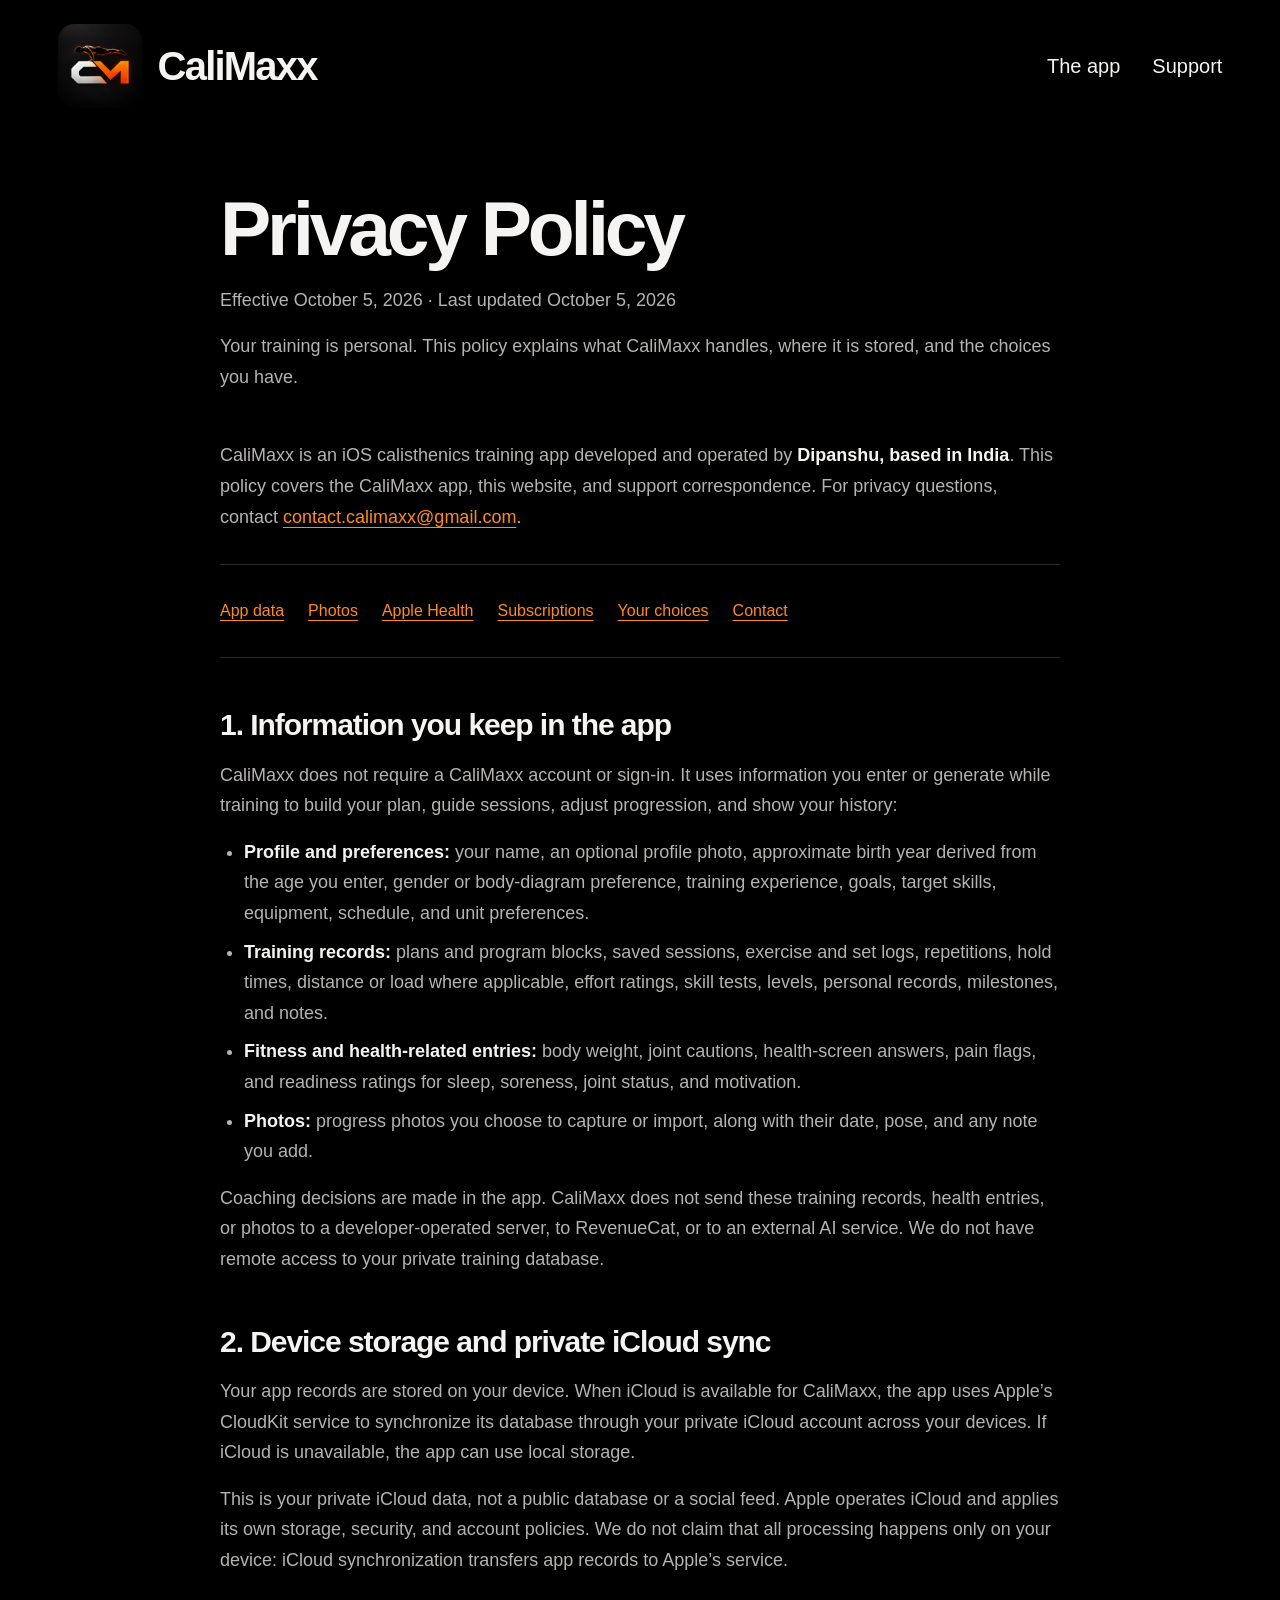
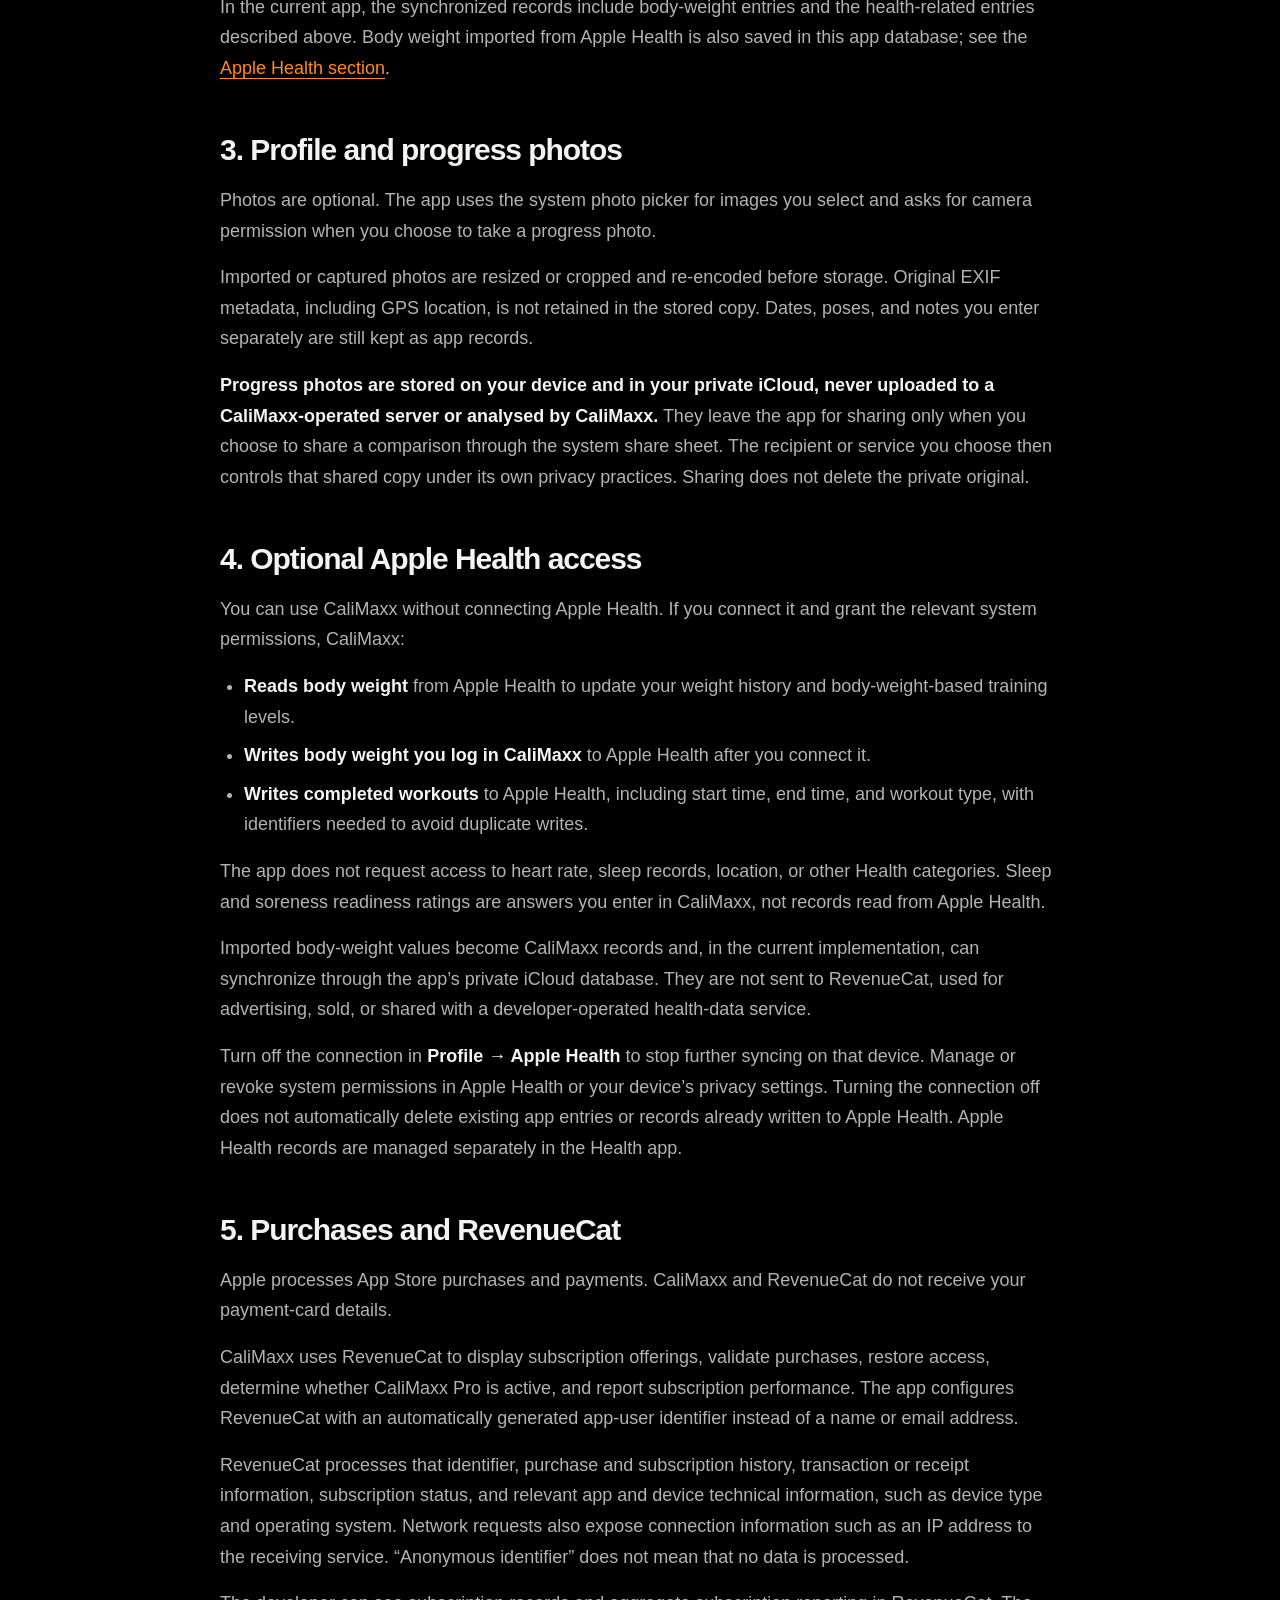
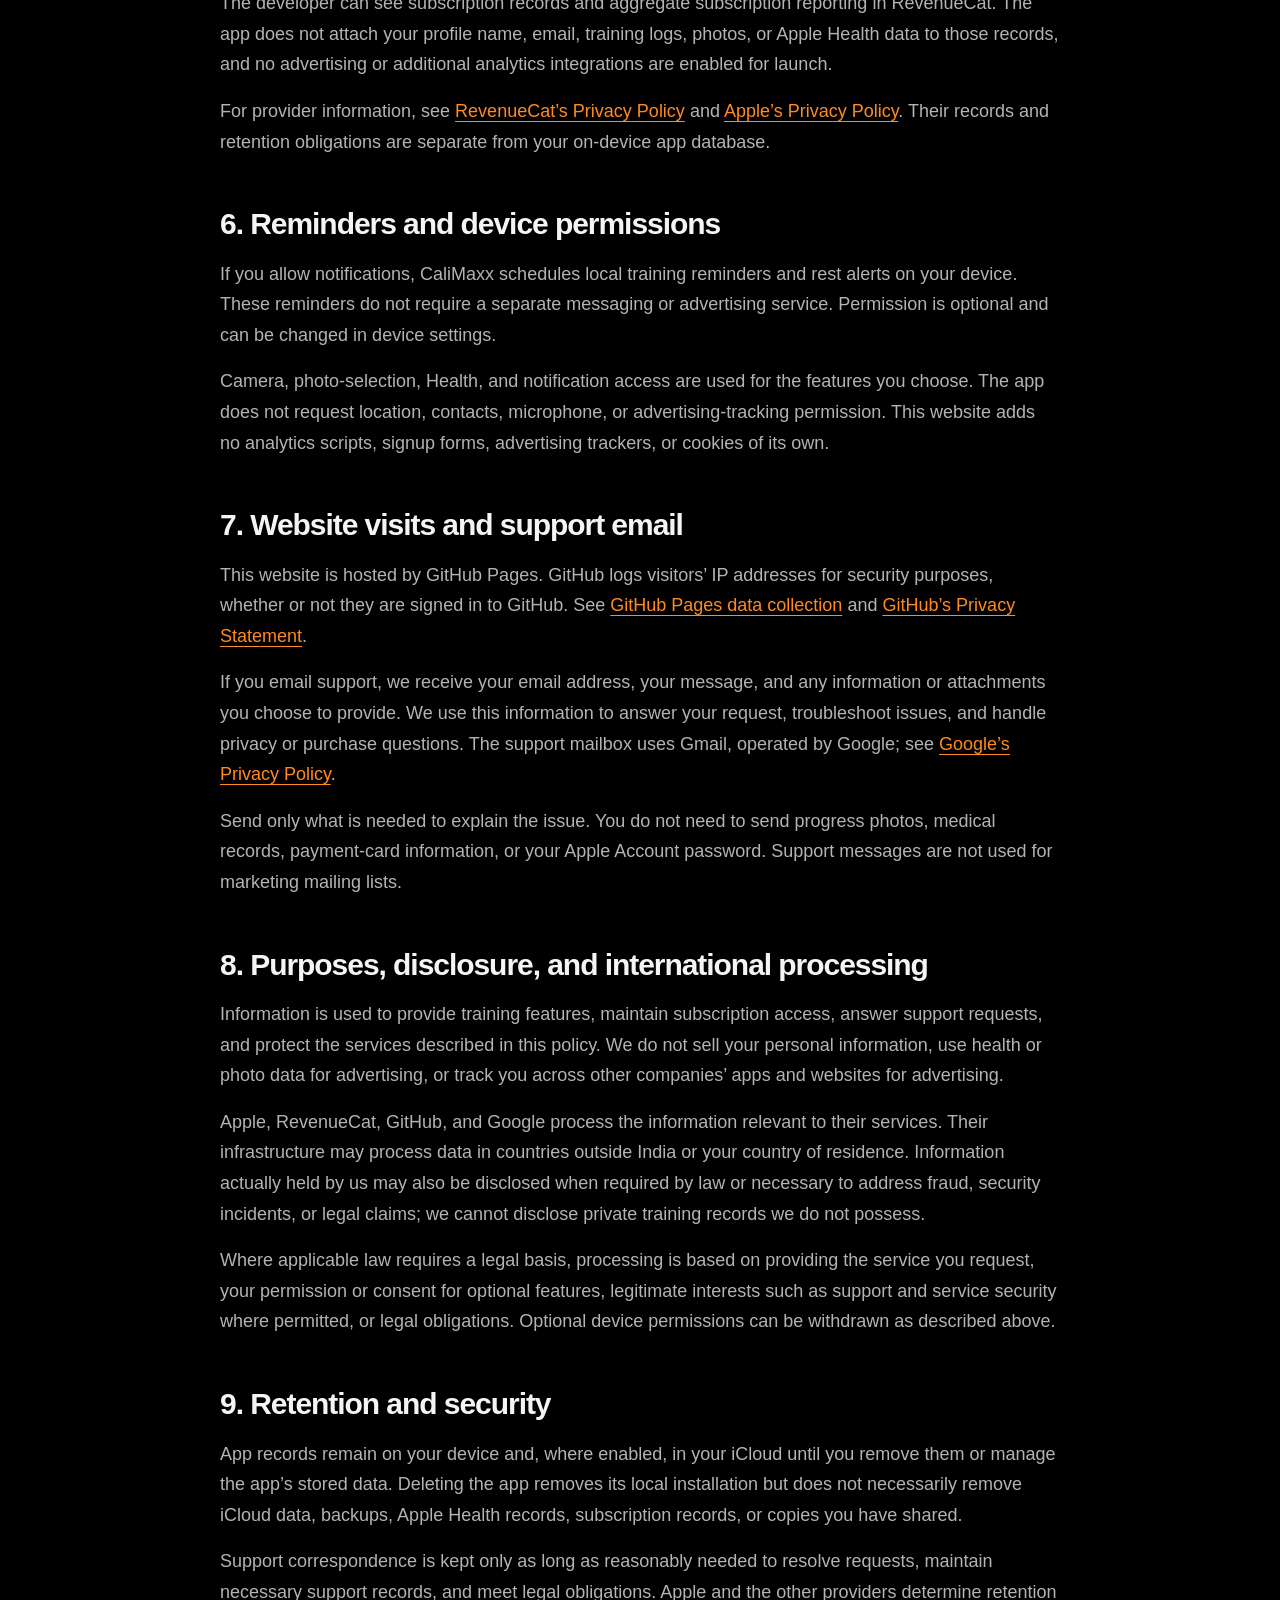
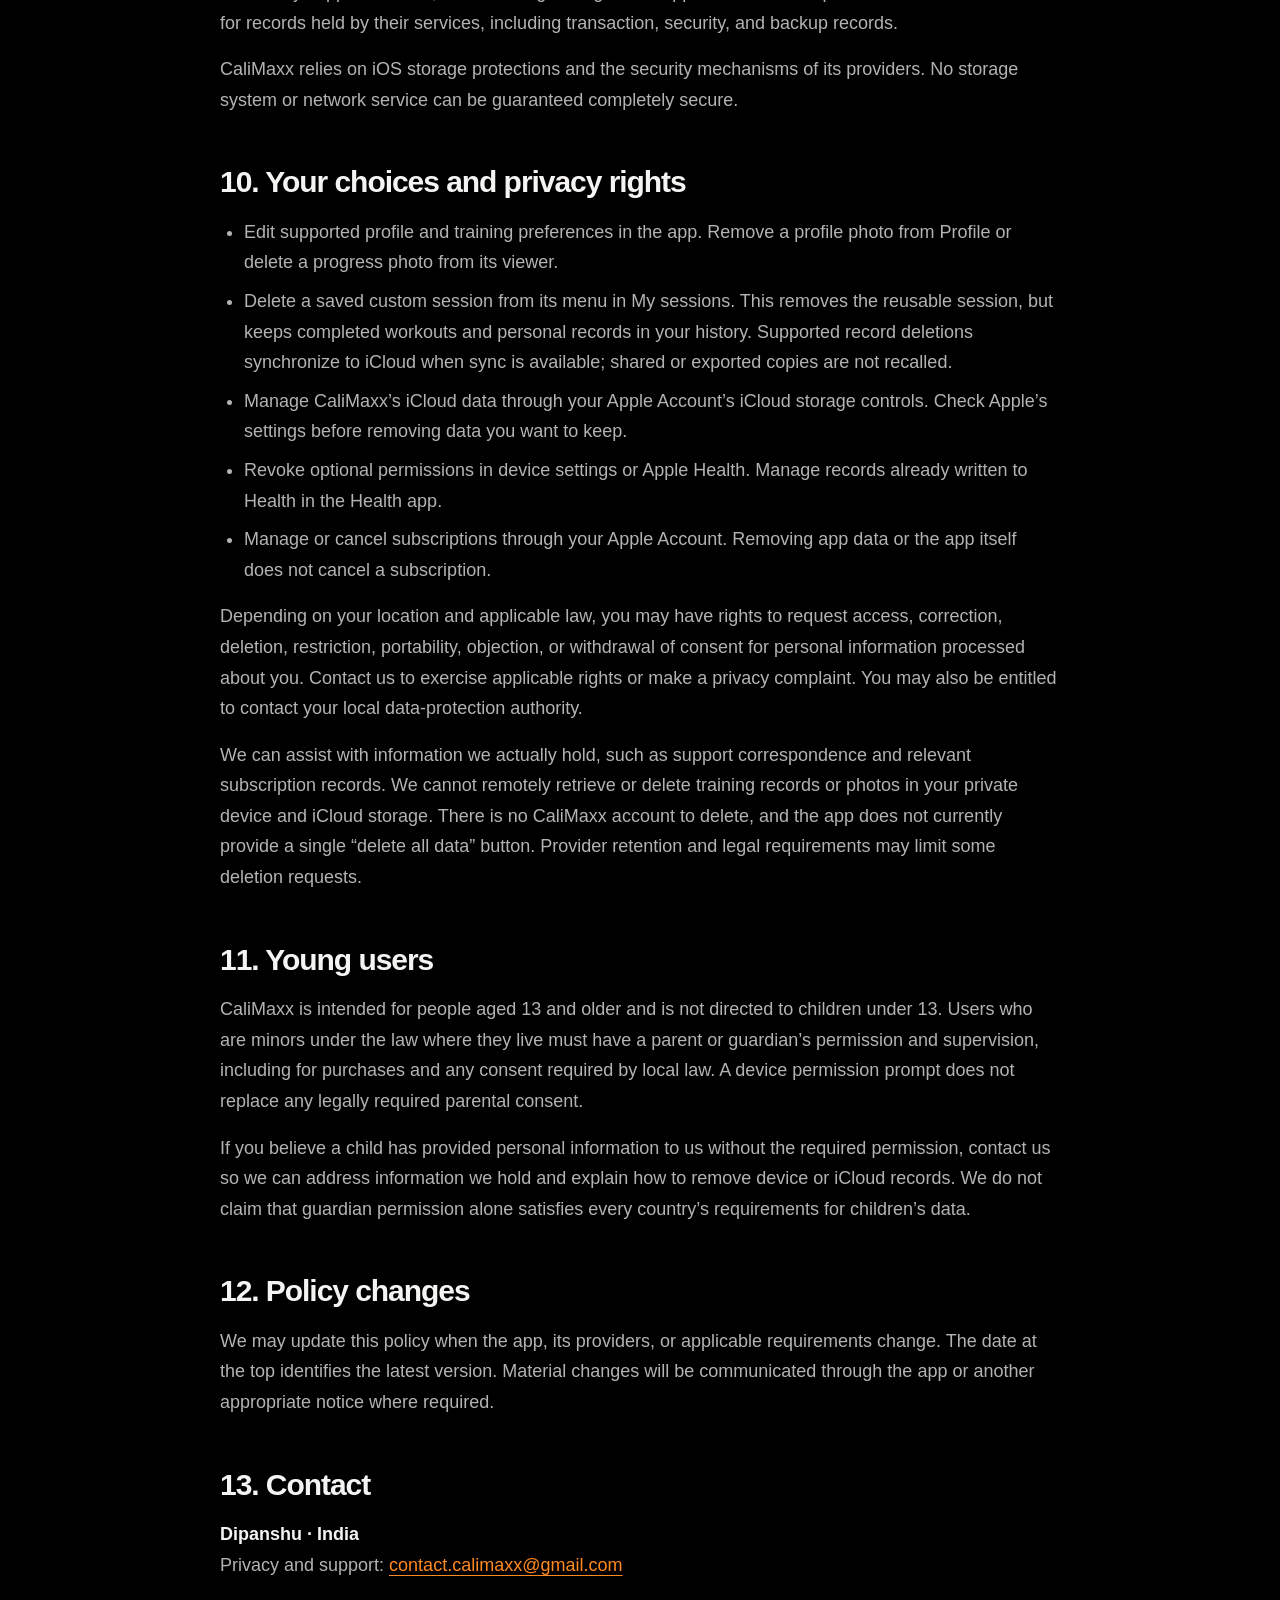
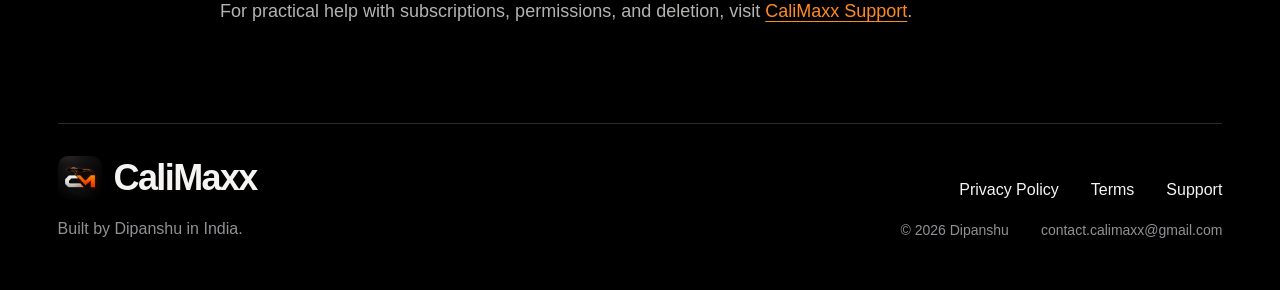
==== privacy/index.html @ b3a19a64 "Publish CaliMaxx landing page and legal pages" ====
<!doctype html>
<html lang="en">
<head>
  <meta charset="utf-8">
  <meta name="viewport" content="width=device-width, initial-scale=1">
  <title>Privacy Policy — CaliMaxx</title>
  <meta name="description" content="How CaliMaxx handles training records, photos, private iCloud sync, optional Apple Health access, subscriptions, and support requests.">
  <meta name="theme-color" content="#000000">
  <link rel="canonical" href="https://dipanshu08seh.github.io/calimaxx-site/privacy/">
  <meta property="og:type" content="website">
  <meta property="og:site_name" content="CaliMaxx">
  <meta property="og:title" content="Privacy Policy — CaliMaxx">
  <meta property="og:description" content="What CaliMaxx keeps, why it is used, and how you control it.">
  <meta property="og:url" content="https://dipanshu08seh.github.io/calimaxx-site/privacy/">
  <meta property="og:image" content="https://dipanshu08seh.github.io/calimaxx-site/assets/app-icon.png">
  <meta property="og:image:alt" content="CaliMaxx app icon">
  <meta name="twitter:card" content="summary">
  <meta name="twitter:title" content="Privacy Policy — CaliMaxx">
  <meta name="twitter:description" content="What CaliMaxx keeps, why it is used, and how you control it.">
  <meta name="twitter:image" content="https://dipanshu08seh.github.io/calimaxx-site/assets/app-icon.png">
  <link rel="icon" type="image/png" sizes="64x64" href="../assets/favicon.png">
  <link rel="apple-touch-icon" sizes="180x180" href="../assets/apple-touch-icon.png">
  <link rel="stylesheet" href="../assets/styles.css">
</head>
<body>
  <header class="site-header container">
    <a class="brand" href="../" aria-label="CaliMaxx home"><img class="brand-icon" src="../assets/app-icon.png" width="76" height="76" alt=""><span class="brand-name">CaliMaxx</span></a>
    <nav class="site-nav" aria-label="Main navigation"><a href="../#the-app">The app</a><a href="../support/">Support</a></nav>
  </header>
  <main class="document">
    <header class="document-header">
      <h1>Privacy Policy</h1>
      <p class="document-date">Effective October 5, 2026 · Last updated October 5, 2026</p>
      <p class="document-intro">Your training is personal. This policy explains what CaliMaxx handles, where it is stored, and the choices you have.</p>
    </header>
    <p>CaliMaxx is an iOS calisthenics training app developed and operated by <strong>Dipanshu, based in India</strong>. This policy covers the CaliMaxx app, this website, and support correspondence. For privacy questions, contact <a href="mailto:contact.calimaxx@gmail.com">contact.calimaxx@gmail.com</a>.</p>
    <nav aria-label="Privacy policy sections"><a href="#app-data">App data</a><a href="#photos">Photos</a><a href="#apple-health">Apple Health</a><a href="#subscriptions">Subscriptions</a><a href="#your-choices">Your choices</a><a href="#contact">Contact</a></nav>
    <section id="app-data">
      <h2>1. Information you keep in the app</h2>
      <p>CaliMaxx does not require a CaliMaxx account or sign-in. It uses information you enter or generate while training to build your plan, guide sessions, adjust progression, and show your history:</p>
      <ul>
        <li><strong>Profile and preferences:</strong> your name, an optional profile photo, approximate birth year derived from the age you enter, gender or body-diagram preference, training experience, goals, target skills, equipment, schedule, and unit preferences.</li>
        <li><strong>Training records:</strong> plans and program blocks, saved sessions, exercise and set logs, repetitions, hold times, distance or load where applicable, effort ratings, skill tests, levels, personal records, milestones, and notes.</li>
        <li><strong>Fitness and health-related entries:</strong> body weight, joint cautions, health-screen answers, pain flags, and readiness ratings for sleep, soreness, joint status, and motivation.</li>
        <li><strong>Photos:</strong> progress photos you choose to capture or import, along with their date, pose, and any note you add.</li>
      </ul>
      <p>Coaching decisions are made in the app. CaliMaxx does not send these training records, health entries, or photos to a developer-operated server, to RevenueCat, or to an external AI service. We do not have remote access to your private training database.</p>
    </section>
    <section id="storage">
      <h2>2. Device storage and private iCloud sync</h2>
      <p>Your app records are stored on your device. When iCloud is available for CaliMaxx, the app uses Apple’s CloudKit service to synchronize its database through your private iCloud account across your devices. If iCloud is unavailable, the app can use local storage.</p>
      <p>This is your private iCloud data, not a public database or a social feed. Apple operates iCloud and applies its own storage, security, and account policies. We do not claim that all processing happens only on your device: iCloud synchronization transfers app records to Apple’s service.</p>
      <p>In the current app, the synchronized records include body-weight entries and the health-related entries described above. Body weight imported from Apple Health is also saved in this app database; see the <a href="#apple-health">Apple Health section</a>.</p>
    </section>
    <section id="photos">
      <h2>3. Profile and progress photos</h2>
      <p>Photos are optional. The app uses the system photo picker for images you select and asks for camera permission when you choose to take a progress photo.</p>
      <p>Imported or captured photos are resized or cropped and re-encoded before storage. Original EXIF metadata, including GPS location, is not retained in the stored copy. Dates, poses, and notes you enter separately are still kept as app records.</p>
      <p><strong>Progress photos are stored on your device and in your private iCloud, never uploaded to a CaliMaxx-operated server or analysed by CaliMaxx.</strong> They leave the app for sharing only when you choose to share a comparison through the system share sheet. The recipient or service you choose then controls that shared copy under its own privacy practices. Sharing does not delete the private original.</p>
    </section>
    <section id="apple-health">
      <h2>4. Optional Apple Health access</h2>
      <p>You can use CaliMaxx without connecting Apple Health. If you connect it and grant the relevant system permissions, CaliMaxx:</p>
      <ul>
        <li><strong>Reads body weight</strong> from Apple Health to update your weight history and body-weight-based training levels.</li>
        <li><strong>Writes body weight you log in CaliMaxx</strong> to Apple Health after you connect it.</li>
        <li><strong>Writes completed workouts</strong> to Apple Health, including start time, end time, and workout type, with identifiers needed to avoid duplicate writes.</li>
      </ul>
      <p>The app does not request access to heart rate, sleep records, location, or other Health categories. Sleep and soreness readiness ratings are answers you enter in CaliMaxx, not records read from Apple Health.</p>
      <p>Imported body-weight values become CaliMaxx records and, in the current implementation, can synchronize through the app’s private iCloud database. They are not sent to RevenueCat, used for advertising, sold, or shared with a developer-operated health-data service.</p>
      <p>Turn off the connection in <strong>Profile → Apple Health</strong> to stop further syncing on that device. Manage or revoke system permissions in Apple Health or your device’s privacy settings. Turning the connection off does not automatically delete existing app entries or records already written to Apple Health. Apple Health records are managed separately in the Health app.</p>
    </section>
    <section id="subscriptions">
      <h2>5. Purchases and RevenueCat</h2>
      <p>Apple processes App Store purchases and payments. CaliMaxx and RevenueCat do not receive your payment-card details.</p>
      <p>CaliMaxx uses RevenueCat to display subscription offerings, validate purchases, restore access, determine whether CaliMaxx Pro is active, and report subscription performance. The app configures RevenueCat with an automatically generated app-user identifier instead of a name or email address.</p>
      <p>RevenueCat processes that identifier, purchase and subscription history, transaction or receipt information, subscription status, and relevant app and device technical information, such as device type and operating system. Network requests also expose connection information such as an IP address to the receiving service. “Anonymous identifier” does not mean that no data is processed.</p>
      <p>The developer can see subscription records and aggregate subscription reporting in RevenueCat. The app does not attach your profile name, email, training logs, photos, or Apple Health data to those records, and no advertising or additional analytics integrations are enabled for launch.</p>
      <p>For provider information, see <a href="https://www.revenuecat.com/privacy">RevenueCat’s Privacy Policy</a> and <a href="https://www.apple.com/legal/privacy/">Apple’s Privacy Policy</a>. Their records and retention obligations are separate from your on-device app database.</p>
    </section>
    <section id="permissions">
      <h2>6. Reminders and device permissions</h2>
      <p>If you allow notifications, CaliMaxx schedules local training reminders and rest alerts on your device. These reminders do not require a separate messaging or advertising service. Permission is optional and can be changed in device settings.</p>
      <p>Camera, photo-selection, Health, and notification access are used for the features you choose. The app does not request location, contacts, microphone, or advertising-tracking permission. This website adds no analytics scripts, signup forms, advertising trackers, or cookies of its own.</p>
    </section>
    <section id="website-support">
      <h2>7. Website visits and support email</h2>
      <p>This website is hosted by GitHub Pages. GitHub logs visitors’ IP addresses for security purposes, whether or not they are signed in to GitHub. See <a href="https://docs.github.com/en/pages/getting-started-with-github-pages/what-is-github-pages#data-collection">GitHub Pages data collection</a> and <a href="https://docs.github.com/en/site-policy/privacy-policies/github-general-privacy-statement">GitHub’s Privacy Statement</a>.</p>
      <p>If you email support, we receive your email address, your message, and any information or attachments you choose to provide. We use this information to answer your request, troubleshoot issues, and handle privacy or purchase questions. The support mailbox uses Gmail, operated by Google; see <a href="https://policies.google.com/privacy">Google’s Privacy Policy</a>.</p>
      <p>Send only what is needed to explain the issue. You do not need to send progress photos, medical records, payment-card information, or your Apple Account password. Support messages are not used for marketing mailing lists.</p>
    </section>
    <section id="sharing">
      <h2>8. Purposes, disclosure, and international processing</h2>
      <p>Information is used to provide training features, maintain subscription access, answer support requests, and protect the services described in this policy. We do not sell your personal information, use health or photo data for advertising, or track you across other companies’ apps and websites for advertising.</p>
      <p>Apple, RevenueCat, GitHub, and Google process the information relevant to their services. Their infrastructure may process data in countries outside India or your country of residence. Information actually held by us may also be disclosed when required by law or necessary to address fraud, security incidents, or legal claims; we cannot disclose private training records we do not possess.</p>
      <p>Where applicable law requires a legal basis, processing is based on providing the service you request, your permission or consent for optional features, legitimate interests such as support and service security where permitted, or legal obligations. Optional device permissions can be withdrawn as described above.</p>
    </section>
    <section id="retention">
      <h2>9. Retention and security</h2>
      <p>App records remain on your device and, where enabled, in your iCloud until you remove them or manage the app’s stored data. Deleting the app removes its local installation but does not necessarily remove iCloud data, backups, Apple Health records, subscription records, or copies you have shared.</p>
      <p>Support correspondence is kept only as long as reasonably needed to resolve requests, maintain necessary support records, and meet legal obligations. Apple and the other providers determine retention for records held by their services, including transaction, security, and backup records.</p>
      <p>CaliMaxx relies on iOS storage protections and the security mechanisms of its providers. No storage system or network service can be guaranteed completely secure.</p>
    </section>
    <section id="your-choices">
      <h2>10. Your choices and privacy rights</h2>
      <ul>
        <li>Edit supported profile and training preferences in the app. Remove a profile photo from Profile or delete a progress photo from its viewer.</li>
        <li>Delete a saved custom session from its menu in My sessions. This removes the reusable session, but keeps completed workouts and personal records in your history. Supported record deletions synchronize to iCloud when sync is available; shared or exported copies are not recalled.</li>
        <li>Manage CaliMaxx’s iCloud data through your Apple Account’s iCloud storage controls. Check Apple’s settings before removing data you want to keep.</li>
        <li>Revoke optional permissions in device settings or Apple Health. Manage records already written to Health in the Health app.</li>
        <li>Manage or cancel subscriptions through your Apple Account. Removing app data or the app itself does not cancel a subscription.</li>
      </ul>
      <p>Depending on your location and applicable law, you may have rights to request access, correction, deletion, restriction, portability, objection, or withdrawal of consent for personal information processed about you. Contact us to exercise applicable rights or make a privacy complaint. You may also be entitled to contact your local data-protection authority.</p>
      <p>We can assist with information we actually hold, such as support correspondence and relevant subscription records. We cannot remotely retrieve or delete training records or photos in your private device and iCloud storage. There is no CaliMaxx account to delete, and the app does not currently provide a single “delete all data” button. Provider retention and legal requirements may limit some deletion requests.</p>
    </section>
    <section id="minors">
      <h2>11. Young users</h2>
      <p>CaliMaxx is intended for people aged 13 and older and is not directed to children under 13. Users who are minors under the law where they live must have a parent or guardian’s permission and supervision, including for purchases and any consent required by local law. A device permission prompt does not replace any legally required parental consent.</p>
      <p>If you believe a child has provided personal information to us without the required permission, contact us so we can address information we hold and explain how to remove device or iCloud records. We do not claim that guardian permission alone satisfies every country’s requirements for children’s data.</p>
    </section>
    <section id="changes">
      <h2>12. Policy changes</h2>
      <p>We may update this policy when the app, its providers, or applicable requirements change. The date at the top identifies the latest version. Material changes will be communicated through the app or another appropriate notice where required.</p>
    </section>
    <section id="contact">
      <h2>13. Contact</h2>
      <p><strong>Dipanshu · India</strong><br>Privacy and support: <a href="mailto:contact.calimaxx@gmail.com">contact.calimaxx@gmail.com</a></p>
      <p>For practical help with subscriptions, permissions, and deletion, visit <a href="../support/">CaliMaxx Support</a>.</p>
    </section>
  </main>
  <footer class="site-footer container">
    <div><a class="brand" href="../" aria-label="CaliMaxx home"><img class="brand-icon" src="../assets/app-icon.png" width="44" height="44" alt="" loading="lazy"><span class="brand-name">CaliMaxx</span></a><p class="footer-origin">Built by Dipanshu in India.</p></div>
    <div class="footer-right"><nav class="footer-links" aria-label="Legal and support"><a href="./" aria-current="page">Privacy Policy</a><a href="../terms/">Terms</a><a href="../support/">Support</a></nav><div class="footer-meta"><span>© 2026 Dipanshu</span><a href="mailto:contact.calimaxx@gmail.com">contact.calimaxx@gmail.com</a></div></div>
  </footer>
</body>
</html>
---- assets/styles.css ----
/* Brand colors mirror CMColor; spacing and radii follow CMLayout's 4-point grid.
   Website type sizes and layout tokens extend that system for larger screens. */
:root {
  color-scheme: dark;
  --cm-background: #000;
  --cm-surface: #0b0b0c;
  --cm-surface-elevated: #141416;
  --cm-stroke: #2a2a2e;
  --cm-text-primary: #f5f4f2;
  --cm-text-secondary: #b5b3b1;
  --cm-text-tertiary: #929094;
  --cm-text-on-accent: #0b0b0c;
  --cm-amber: #ffac00;
  --cm-orange: #ff7a00;
  --cm-ember: #ff3e00;
  --cm-accent-text: #ff8a1f;
  --cm-accent-gradient: linear-gradient(115deg, var(--cm-amber), var(--cm-orange) 55%, var(--cm-ember));
  --cm-font: -apple-system, BlinkMacSystemFont, "Segoe UI", Helvetica, Arial, sans-serif;
  --cm-heading-font: -apple-system, BlinkMacSystemFont, "Arial Black", "Segoe UI", sans-serif;
  --cm-space-xs: 8px;
  --cm-space-s: 12px;
  --cm-space-m: 16px;
  --cm-space-l: 24px;
  --cm-space-xl: 32px;
  --cm-space-2xl: 48px;
  --cm-space-3xl: 64px;
  --cm-space-4xl: 96px;
  --cm-radius-button: 20px;
  --cm-radius-icon: 16px;
  --cm-hit-target: 44px;
  --cm-content-width: 1320px;
  --cm-gutter: clamp(24px, 4.5vw, 96px);
  --cm-body-size: 20px;
  --cm-control-size: 20px;
  --cm-heading-weight: 900;
  --cm-heading-tracking: -0.045em;
  --cm-hero-size: clamp(88px, 11.4vw, 172px);
  --cm-section-size: clamp(48px, 6.15vw, 88px);
  --cm-footer-size: 16px;
  --cm-phone-width: 320px;
  --cm-phone-radius: 52px;
  --cm-phone-inset: 6px;
  --cm-phone-stroke: 3px;
  --cm-phone-edge: #737579;
  --cm-phone-inner-edge: #24262a;
}

* { box-sizing: border-box; }
html { scroll-padding-top: var(--cm-space-xl); }
body {
  margin: 0;
  background: var(--cm-background);
  color: var(--cm-text-primary);
  font-family: var(--cm-font);
  font-size: var(--cm-body-size);
  line-height: 1.55;
  -webkit-font-smoothing: antialiased;
}
img { display: block; max-width: 100%; height: auto; }
a { color: inherit; text-decoration: none; }
a:hover { color: var(--cm-accent-text); }
a:focus-visible, summary:focus-visible {
  outline: 2px solid var(--cm-accent-text);
  outline-offset: 6px;
}
::selection { color: var(--cm-text-on-accent); background: var(--cm-amber); }
h1, h2, h3, p, figure { margin: 0; }
h1, h2, h3, .brand-name {
  font-family: var(--cm-heading-font);
  font-weight: var(--cm-heading-weight);
  font-stretch: expanded;
  letter-spacing: var(--cm-heading-tracking);
}
.container { width: min(var(--cm-content-width), calc(100% - var(--cm-gutter) * 2)); margin-inline: auto; }
.site-header {
  display: flex;
  align-items: center;
  justify-content: space-between;
  gap: var(--cm-space-xl);
  padding-block: var(--cm-space-l) var(--cm-space-m);
}
.brand { display: inline-flex; align-items: center; gap: var(--cm-space-m); min-height: var(--cm-hit-target); }
.brand-icon { width: 84px; height: 84px; border-radius: var(--cm-radius-icon); }
.brand-name { font-size: 40px; line-height: 1; }
.site-nav { display: flex; gap: var(--cm-space-xl); align-items: center; }
.site-nav a { display: inline-flex; align-items: center; min-height: var(--cm-hit-target); font-size: var(--cm-control-size); font-weight: 500; }
.hero {
  display: grid;
  grid-template-columns: 1.15fr 1fr;
  align-items: center;
  column-gap: var(--cm-space-3xl);
  min-height: 796px;
  padding-block: 0 var(--cm-space-xl);
  border-bottom: 1px solid var(--cm-stroke);
}
.hero-copy { padding-bottom: var(--cm-space-l); }
.hero h1 { font-size: var(--cm-hero-size); line-height: 0.94; letter-spacing: -0.065em; }
.hero h1 span { display: block; }
.accent-type {
  color: var(--cm-orange);
  background: var(--cm-accent-gradient);
  background-clip: text;
  -webkit-background-clip: text;
  -webkit-text-fill-color: transparent;
  width: fit-content;
}
.hero-description { margin-top: var(--cm-space-l); max-width: 700px; color: var(--cm-text-secondary); font-size: 32px; line-height: 1.4; letter-spacing: -0.025em; }
.primary-link {
  display: inline-flex;
  align-items: center;
  justify-content: center;
  min-height: 88px;
  width: min(100%, 514px);
  padding: var(--cm-space-m) var(--cm-space-2xl);
  margin-top: var(--cm-space-2xl);
  border-radius: var(--cm-radius-button);
  background: var(--cm-accent-gradient);
  color: var(--cm-text-on-accent);
  font-family: var(--cm-heading-font);
  font-size: 32px;
  line-height: 1.25;
  font-weight: 800;
  letter-spacing: -0.035em;
}
.primary-link:hover { color: var(--cm-text-on-accent); filter: brightness(1.08); }
.launch-note { margin-top: var(--cm-space-m); color: var(--cm-text-tertiary); font-size: var(--cm-body-size); letter-spacing: -0.02em; }
.phone {
  width: var(--cm-phone-width);
  max-width: 100%;
  padding: var(--cm-phone-inset);
  background: var(--cm-background);
  border: var(--cm-phone-stroke) solid var(--cm-phone-edge);
  border-radius: var(--cm-phone-radius);
  box-shadow: inset 0 0 0 2px var(--cm-phone-inner-edge), 0 0 0 1px var(--cm-phone-inner-edge);
}
.phone img { width: 100%; border-radius: calc(var(--cm-phone-radius) - var(--cm-phone-inset) - var(--cm-phone-stroke)); }
.hero .phone { --cm-phone-width: 364px; justify-self: center; transform: translateX(-24px); }
.features { padding-block: var(--cm-space-xl) var(--cm-space-3xl); border-bottom: 1px solid var(--cm-stroke); }
.section-title { font-size: var(--cm-section-size); line-height: 1.02; letter-spacing: -0.05em; }
.section-title span { display: block; }
.feature-gallery { display: grid; grid-template-columns: repeat(3, minmax(0, 1fr)); gap: 40px; margin-top: var(--cm-space-xl); }
.feature .phone { margin-inline: auto; }
.feature figcaption { margin-top: var(--cm-space-xl); }
.feature h3 { font-size: 26px; line-height: 1.2; letter-spacing: -0.04em; }
.feature p { margin-top: var(--cm-space-s); color: var(--cm-text-secondary); font-size: var(--cm-body-size); line-height: 1.45; letter-spacing: -0.02em; }
.privacy-band { display: grid; grid-template-columns: 1.1fr 0.9fr; align-items: center; gap: var(--cm-space-3xl); padding-block: 112px var(--cm-space-4xl); border-bottom: 1px solid var(--cm-stroke); }
.privacy-band p { color: var(--cm-text-secondary); font-size: 24px; line-height: 1.5; letter-spacing: -0.02em; }
.text-link { display: inline-flex; align-items: center; gap: var(--cm-space-s); min-height: var(--cm-hit-target); color: var(--cm-accent-text); font-weight: 650; font-size: var(--cm-control-size); }
.privacy-band .text-link { margin-top: var(--cm-space-m); font-size: 24px; }
.text-link svg { width: 24px; height: 24px; flex: none; }
.faq { display: grid; grid-template-columns: 0.9fr 1.1fr; gap: var(--cm-space-3xl); padding-block: var(--cm-space-4xl); }
.faq .section-title { font-size: 64px; }
.faq-list details { border-bottom: 1px solid var(--cm-stroke); }
.faq-list summary {
  list-style: none;
  display: flex;
  align-items: center;
  justify-content: space-between;
  gap: var(--cm-space-l);
  min-height: 88px;
  padding-block: var(--cm-space-l);
  cursor: pointer;
  font-size: 23px;
  line-height: 1.4;
  font-weight: 600;
  letter-spacing: -0.025em;
}
.faq-list summary::-webkit-details-marker { display: none; }
.faq-list summary svg { width: 24px; height: 24px; flex: none; }
.faq-list details[open] summary svg { transform: rotate(180deg); }
.faq-list details:first-child summary { padding-top: 0; min-height: var(--cm-hit-target); }
.faq-list p { padding-block: 0 var(--cm-space-xl); color: var(--cm-text-secondary); font-size: var(--cm-body-size); line-height: 1.5; }
.faq-list p a { color: var(--cm-accent-text); text-decoration: underline; text-underline-offset: 4px; }
.site-footer { display: flex; justify-content: space-between; align-items: flex-end; gap: var(--cm-space-xl); border-top: 1px solid var(--cm-stroke); padding-block: var(--cm-space-xl) var(--cm-space-2xl); }
.site-footer .brand-icon { width: 44px; height: 44px; border-radius: 10px; }
.site-footer .brand-name { font-size: 36px; }
.site-footer .brand { gap: var(--cm-space-s); }
.footer-origin { margin-top: var(--cm-space-xs); color: var(--cm-text-tertiary); font-size: var(--cm-footer-size); }
.footer-right { text-align: right; }
.footer-links { display: flex; align-items: center; justify-content: flex-end; gap: var(--cm-space-xl); }
.footer-links a { display: inline-flex; align-items: center; min-height: var(--cm-hit-target); font-size: var(--cm-footer-size); }
.footer-meta { display: flex; gap: var(--cm-space-xl); color: var(--cm-text-tertiary); font-size: 14px; margin-top: var(--cm-space-xs); }
.footer-meta a { overflow-wrap: anywhere; }

/* Legal and support pages share the landing page's typography and chrome. */
.document { width: min(840px, calc(100% - var(--cm-gutter) * 2)); margin-inline: auto; padding-block: var(--cm-space-3xl) var(--cm-space-4xl); }
.document-header { margin-bottom: var(--cm-space-2xl); }
.document h1 { font-size: clamp(48px, 6vw, 80px); line-height: 1.05; letter-spacing: -0.055em; }
.document-date { margin-top: var(--cm-space-m); color: var(--cm-text-tertiary); font-size: 16px; }
.document-intro { margin-top: var(--cm-space-l); color: var(--cm-text-secondary); font-size: 23px; line-height: 1.5; }
.document section { margin-top: var(--cm-space-2xl); }
.document h2 { font-size: 30px; line-height: 1.25; letter-spacing: -0.035em; margin-bottom: var(--cm-space-m); }
.document h3 { font-size: 23px; line-height: 1.35; margin-block: var(--cm-space-l) var(--cm-space-xs); }
.document p, .document li { color: var(--cm-text-secondary); font-size: 18px; line-height: 1.7; }
.document p + p { margin-top: var(--cm-space-m); }
.document ul { padding-left: var(--cm-space-l); margin-block: var(--cm-space-m); }
.document li + li { margin-top: var(--cm-space-xs); }
.document a { color: var(--cm-accent-text); text-decoration: underline; text-underline-offset: 4px; overflow-wrap: anywhere; }
.document strong { color: var(--cm-text-primary); font-weight: 650; }
.document .contact-link { display: inline-flex; align-items: center; min-height: var(--cm-hit-target); font-size: 22px; font-weight: 600; }
.document nav { display: flex; flex-wrap: wrap; gap: var(--cm-space-xs) var(--cm-space-l); margin-block: var(--cm-space-xl); padding-block: var(--cm-space-l); border-block: 1px solid var(--cm-stroke); }
.document nav a { font-size: 16px; min-height: var(--cm-hit-target); display: inline-flex; align-items: center; }
.not-found { min-height: 60vh; }

@media (max-width: 1100px) {
  :root { --cm-gutter: 48px; --cm-hero-size: 108px; --cm-section-size: 64px; --cm-phone-width: 260px; }
  .hero { column-gap: var(--cm-space-xl); min-height: 736px; }
  .hero .phone { --cm-phone-width: 292px; transform: none; }
  .hero-description { font-size: 24px; }
  .primary-link { font-size: 24px; padding-inline: var(--cm-space-xl); min-height: 76px; }
  .feature-gallery { gap: var(--cm-space-xl); }
  .feature h3 { font-size: 23px; }
  .feature p { font-size: 18px; }
  .privacy-band { gap: var(--cm-space-2xl); }
  .privacy-band p, .privacy-band .text-link { font-size: 21px; }
  .faq .section-title { font-size: 52px; }
  .faq-list summary { font-size: 21px; }
  .site-footer { align-items: flex-start; }
  .footer-meta { flex-direction: column; gap: var(--cm-space-xs); }
}

@media (min-width: 761px) and (max-width: 900px) {
  :root { --cm-hero-size: 84px; --cm-section-size: 56px; }
  .hero-description { font-size: 21px; }
  .primary-link { min-height: 64px; padding-inline: var(--cm-space-l); font-size: 20px; }
}

@media (max-width: 760px) {
  :root { --cm-gutter: 24px; --cm-section-size: clamp(42px, 9vw, 64px); --cm-hero-size: clamp(76px, 16vw, 112px); --cm-phone-width: 290px; --cm-body-size: 18px; --cm-control-size: 16px; }
  .site-header { padding-top: var(--cm-space-m); gap: var(--cm-space-s); }
  .brand { gap: var(--cm-space-xs); }
  .brand-icon { width: 44px; height: 44px; border-radius: 10px; }
  .brand-name { font-size: 27px; }
  .site-nav { gap: var(--cm-space-m); }
  .hero { grid-template-columns: minmax(0, 1fr); min-height: auto; gap: var(--cm-space-2xl); padding-block: var(--cm-space-2xl) var(--cm-space-3xl); }
  .hero-copy { padding-bottom: 0; }
  .hero h1 { letter-spacing: -0.06em; }
  .hero-description { font-size: 21px; margin-top: var(--cm-space-l); max-width: 480px; }
  .primary-link { margin-top: var(--cm-space-xl); min-height: 64px; width: fit-content; max-width: 100%; font-size: 21px; border-radius: 16px; padding-inline: var(--cm-space-xl); }
  .launch-note { font-size: 15px; }
  .hero .phone { --cm-phone-width: 290px; }
  .features { padding-block: var(--cm-space-3xl); }
  .feature-gallery { grid-template-columns: minmax(0, 1fr); gap: var(--cm-space-3xl); margin-top: var(--cm-space-xl); }
  .feature figcaption { width: min(100%, 400px); margin-inline: auto; margin-top: var(--cm-space-l); }
  .feature h3 { font-size: 25px; }
  .feature p { font-size: 18px; }
  .privacy-band { grid-template-columns: 1fr; gap: var(--cm-space-l); padding-block: var(--cm-space-3xl); }
  .privacy-band .section-title { font-size: clamp(34px, 10.75vw, 64px); }
  .privacy-band p, .privacy-band .text-link { font-size: 20px; }
  .faq { grid-template-columns: 1fr; gap: var(--cm-space-xl); padding-block: var(--cm-space-3xl); }
  .faq .section-title { font-size: var(--cm-section-size); }
  .faq-list summary { font-size: 20px; min-height: 80px; gap: var(--cm-space-m); }
  .site-footer { flex-direction: column; gap: var(--cm-space-l); padding-bottom: var(--cm-space-xl); }
  .footer-right { text-align: left; width: 100%; }
  .footer-links { justify-content: flex-start; flex-wrap: wrap; gap: var(--cm-space-l); }
  .footer-meta { font-size: 14px; gap: var(--cm-space-xs); }
  .document { padding-block: var(--cm-space-2xl) var(--cm-space-3xl); }
  .document h1 { font-size: 44px; }
  .document-intro { font-size: 20px; }
  .document h2 { font-size: 26px; }
  .document p, .document li { font-size: 17px; }
  .document .contact-link { font-size: 19px; }
}

@media (max-width: 360px) {
  :root { --cm-gutter: 20px; }
  .brand-name { font-size: 23px; }
  .site-nav { gap: var(--cm-space-s); }
  .site-nav a { font-size: 14px; }
  .hero h1 { font-size: 70px; }
  .primary-link { width: 100%; font-size: 20px; padding-inline: var(--cm-space-m); }
}
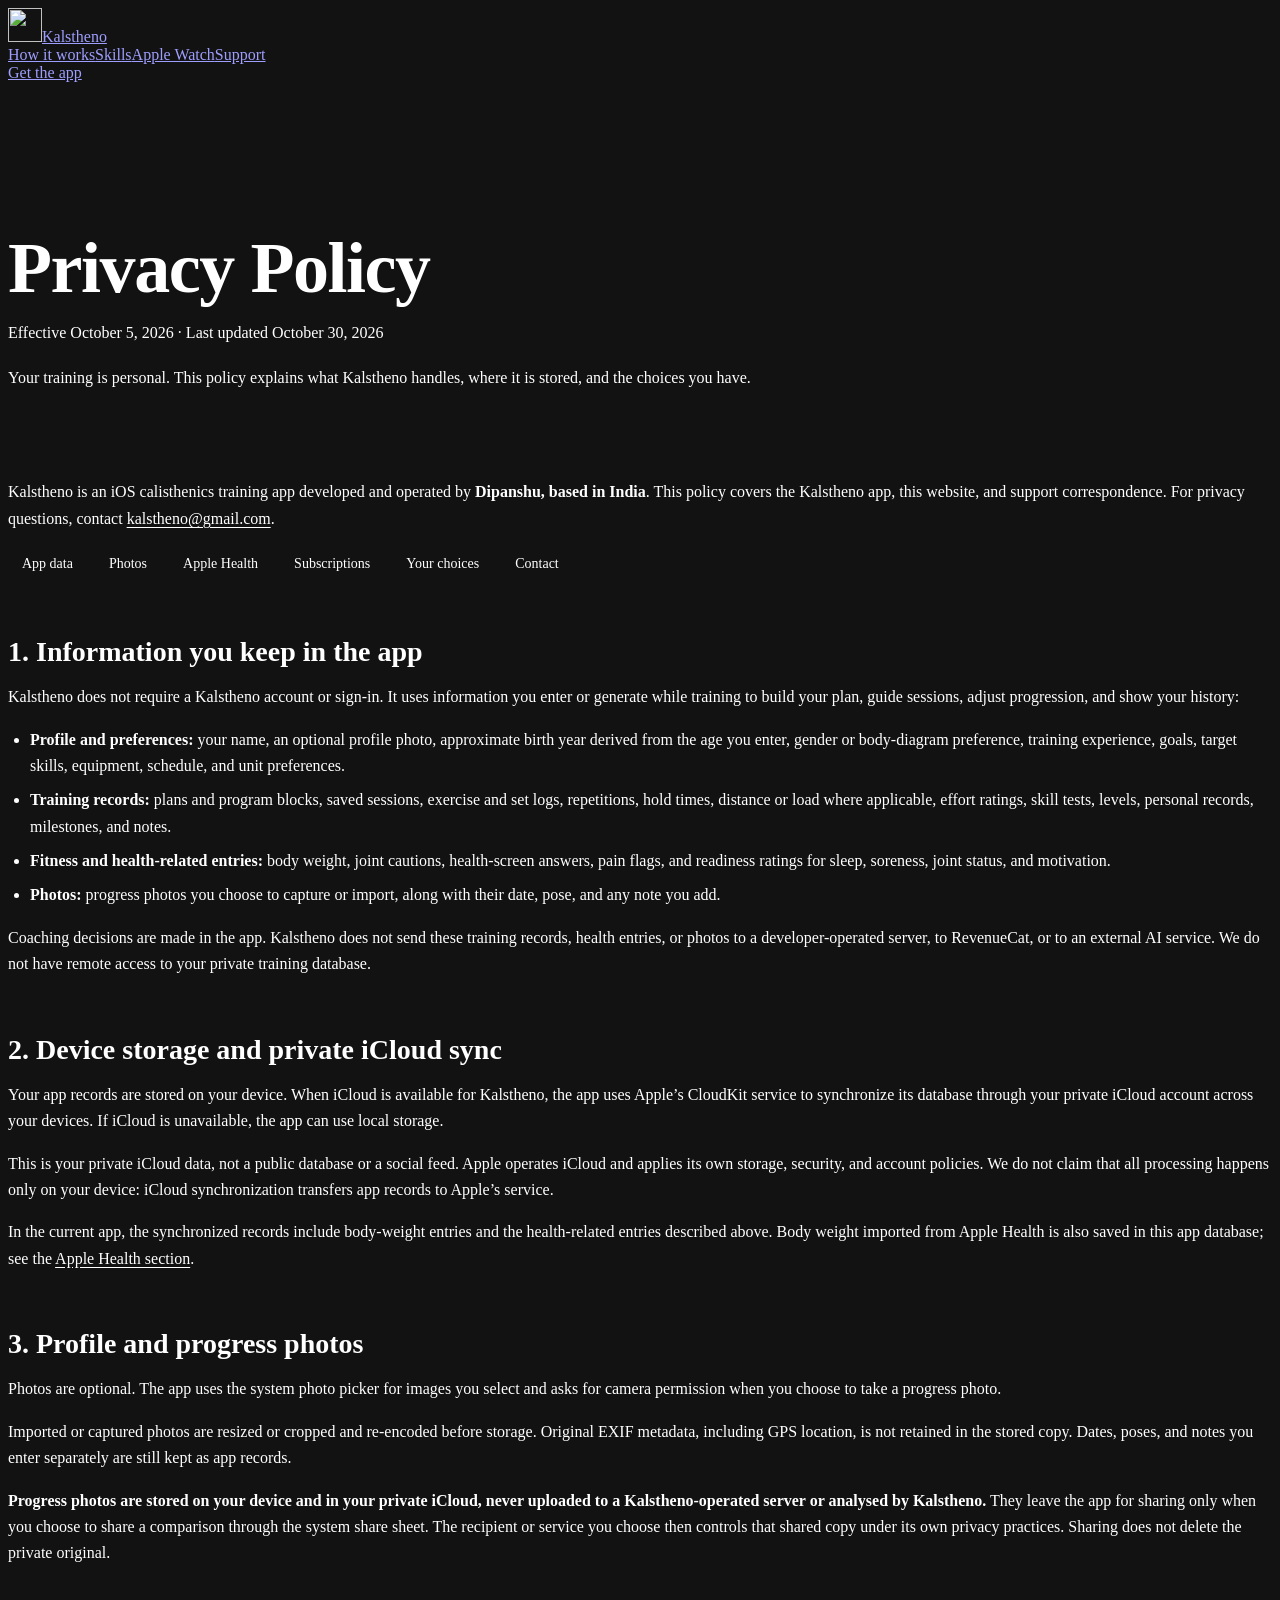
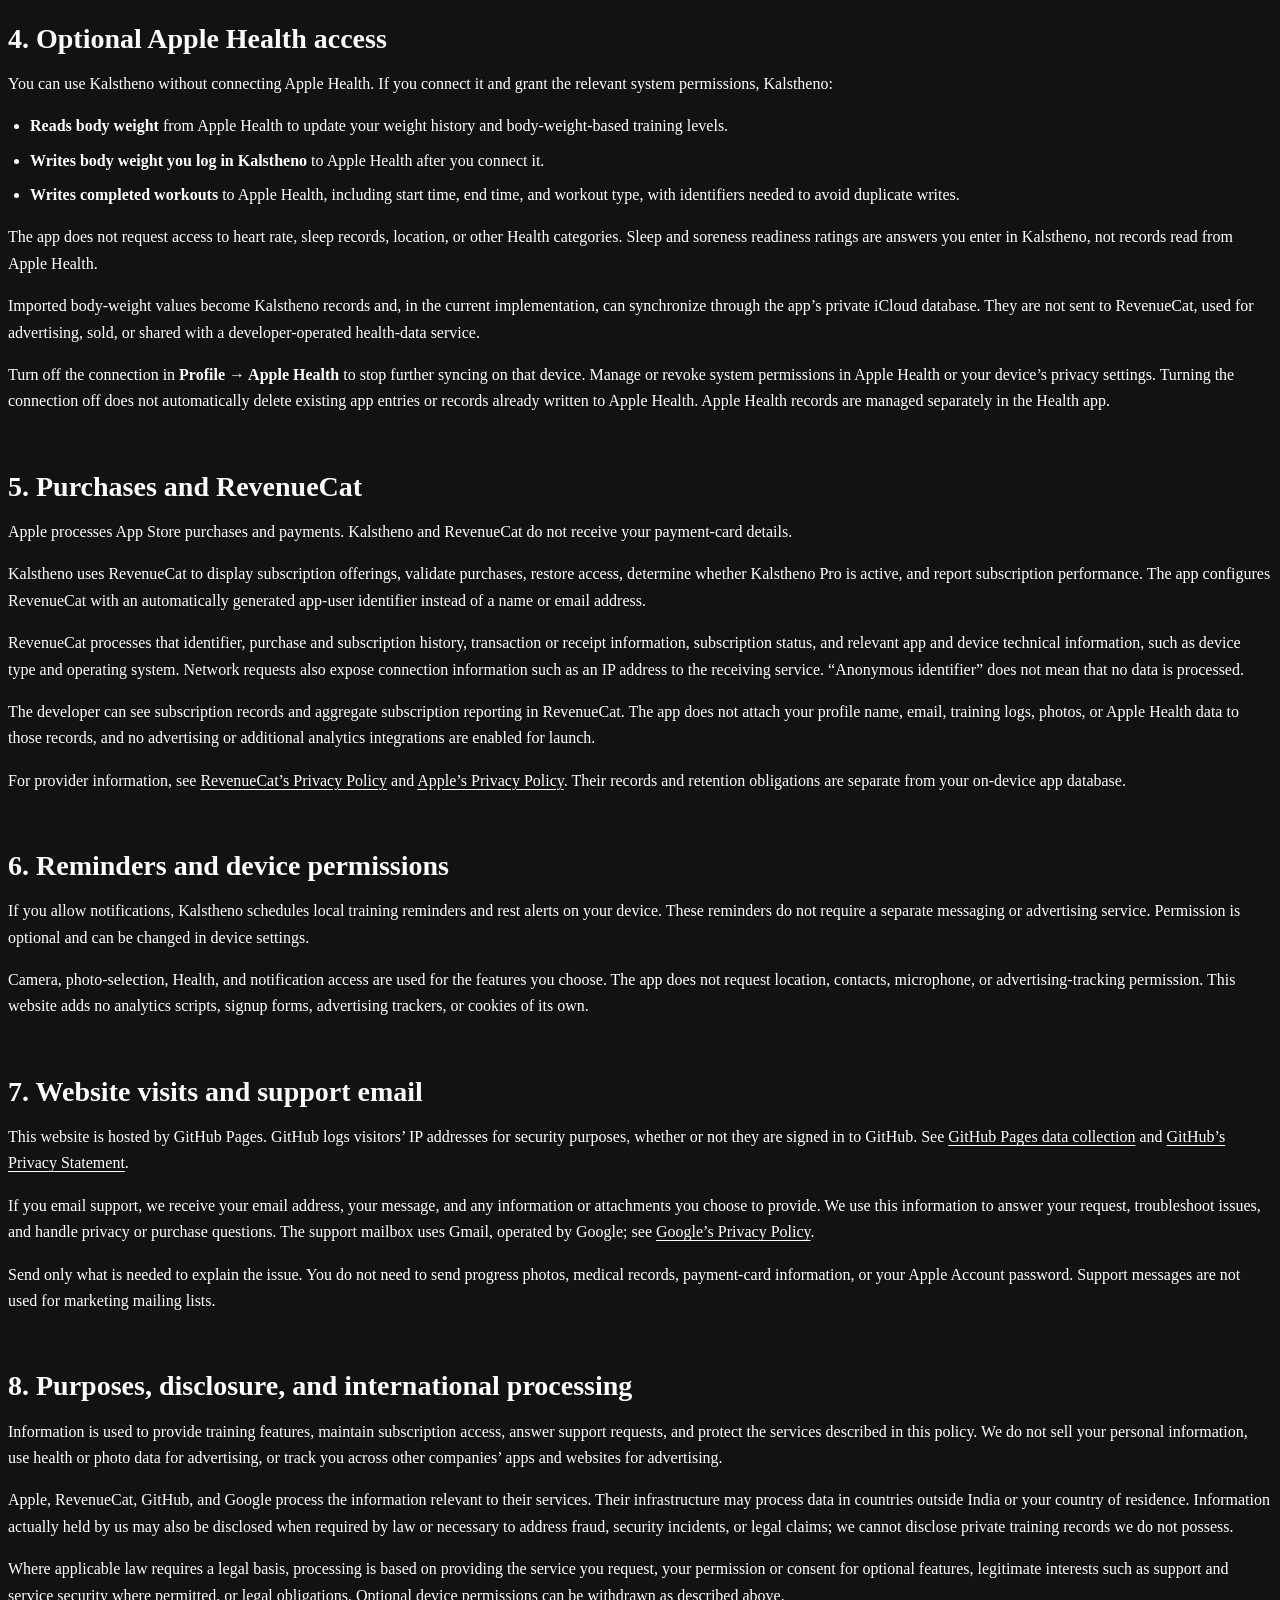
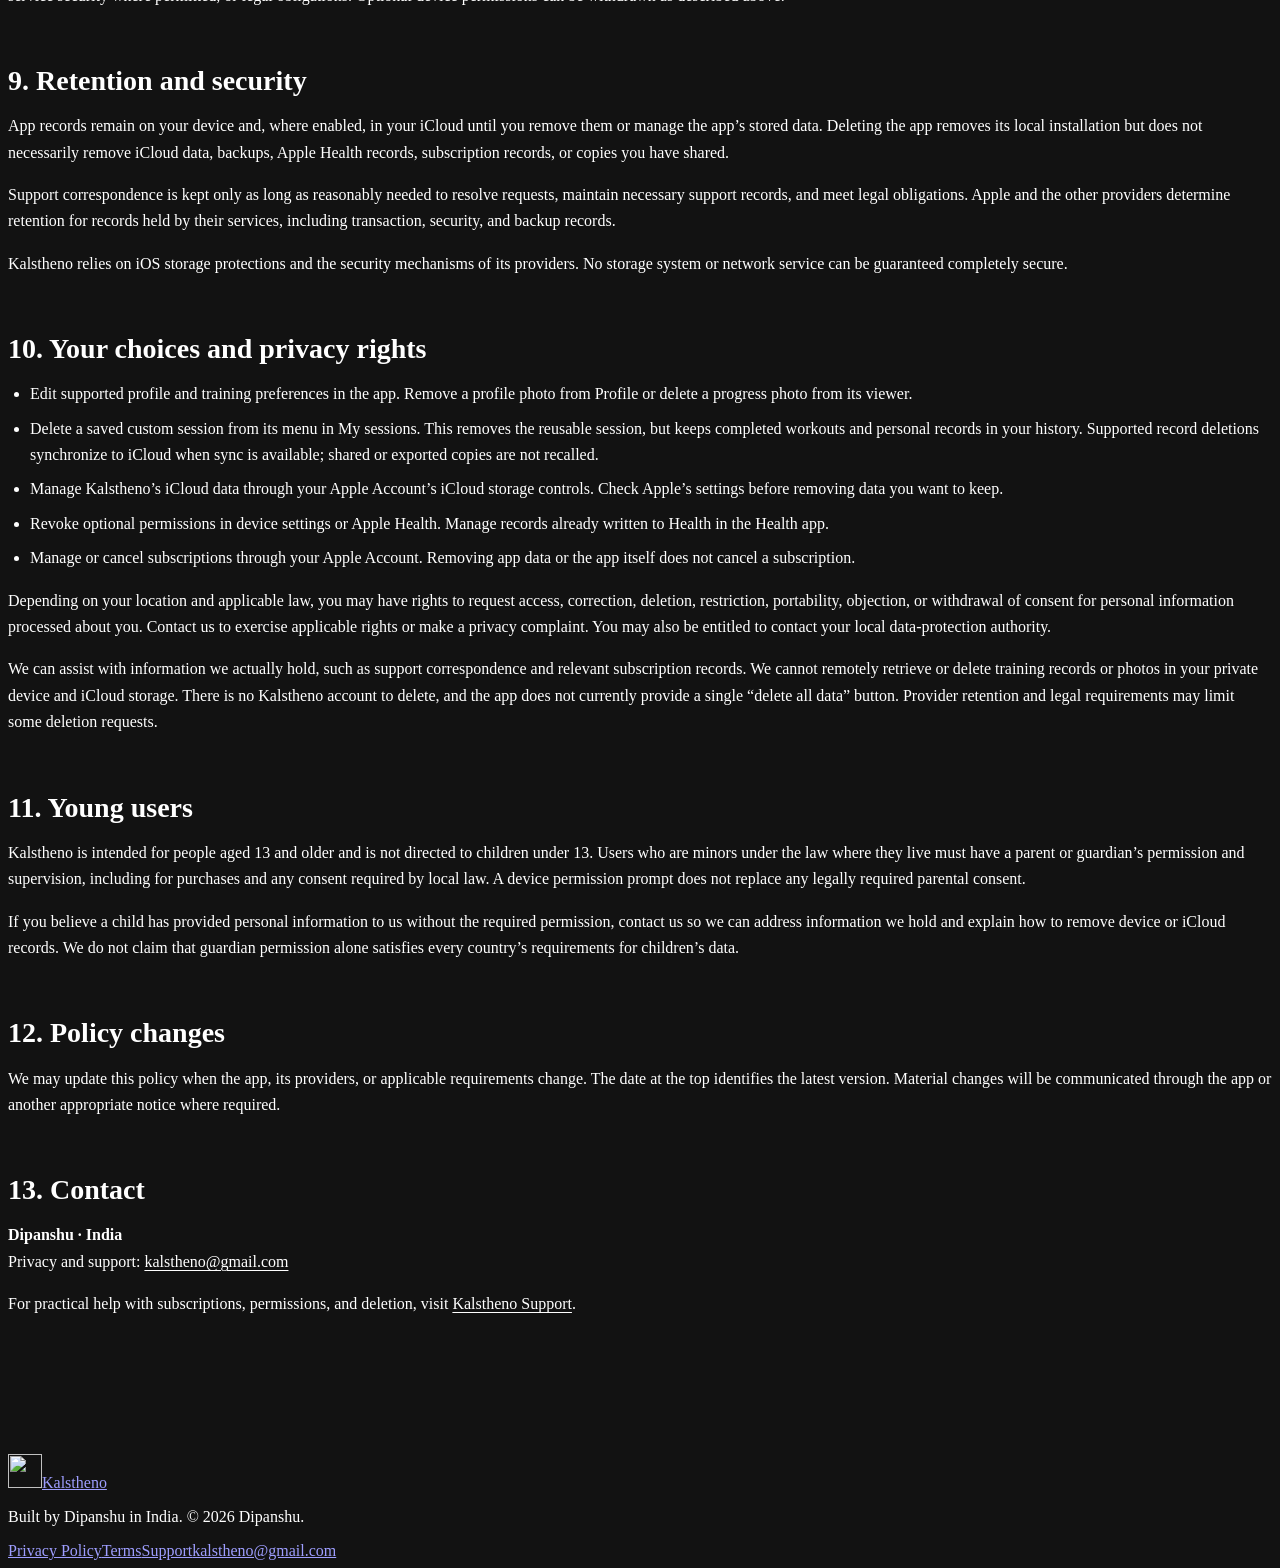
==== commit 28cbb094: "Publish site 2026-10-30" ====
--- a/privacy/index.html
+++ b/privacy/index.html
@@ -1,136 +1,2 @@
-<!doctype html>
-<html lang="en">
-<head>
-  <meta charset="utf-8">
-  <meta name="viewport" content="width=device-width, initial-scale=1">
-  <title>Privacy Policy — CaliMaxx</title>
-  <meta name="description" content="How CaliMaxx handles training records, photos, private iCloud sync, optional Apple Health access, subscriptions, and support requests.">
-  <meta name="theme-color" content="#000000">
-  <link rel="canonical" href="https://dipanshu08seh.github.io/calimaxx-site/privacy/">
-  <meta property="og:type" content="website">
-  <meta property="og:site_name" content="CaliMaxx">
-  <meta property="og:title" content="Privacy Policy — CaliMaxx">
-  <meta property="og:description" content="What CaliMaxx keeps, why it is used, and how you control it.">
-  <meta property="og:url" content="https://dipanshu08seh.github.io/calimaxx-site/privacy/">
-  <meta property="og:image" content="https://dipanshu08seh.github.io/calimaxx-site/assets/app-icon.png">
-  <meta property="og:image:alt" content="CaliMaxx app icon">
-  <meta name="twitter:card" content="summary">
-  <meta name="twitter:title" content="Privacy Policy — CaliMaxx">
-  <meta name="twitter:description" content="What CaliMaxx keeps, why it is used, and how you control it.">
-  <meta name="twitter:image" content="https://dipanshu08seh.github.io/calimaxx-site/assets/app-icon.png">
-  <link rel="icon" type="image/png" sizes="64x64" href="../assets/favicon.png">
-  <link rel="apple-touch-icon" sizes="180x180" href="../assets/apple-touch-icon.png">
-  <link rel="stylesheet" href="../assets/styles.css">
-</head>
-<body>
-  <header class="site-header container">
-    <a class="brand" href="../" aria-label="CaliMaxx home"><img class="brand-icon" src="../assets/app-icon.png" width="76" height="76" alt=""><span class="brand-name">CaliMaxx</span></a>
-    <nav class="site-nav" aria-label="Main navigation"><a href="../#the-app">The app</a><a href="../support/">Support</a></nav>
-  </header>
-  <main class="document">
-    <header class="document-header">
-      <h1>Privacy Policy</h1>
-      <p class="document-date">Effective October 5, 2026 · Last updated October 5, 2026</p>
-      <p class="document-intro">Your training is personal. This policy explains what CaliMaxx handles, where it is stored, and the choices you have.</p>
-    </header>
-    <p>CaliMaxx is an iOS calisthenics training app developed and operated by <strong>Dipanshu, based in India</strong>. This policy covers the CaliMaxx app, this website, and support correspondence. For privacy questions, contact <a href="mailto:contact.calimaxx@gmail.com">contact.calimaxx@gmail.com</a>.</p>
-    <nav aria-label="Privacy policy sections"><a href="#app-data">App data</a><a href="#photos">Photos</a><a href="#apple-health">Apple Health</a><a href="#subscriptions">Subscriptions</a><a href="#your-choices">Your choices</a><a href="#contact">Contact</a></nav>
-    <section id="app-data">
-      <h2>1. Information you keep in the app</h2>
-      <p>CaliMaxx does not require a CaliMaxx account or sign-in. It uses information you enter or generate while training to build your plan, guide sessions, adjust progression, and show your history:</p>
-      <ul>
-        <li><strong>Profile and preferences:</strong> your name, an optional profile photo, approximate birth year derived from the age you enter, gender or body-diagram preference, training experience, goals, target skills, equipment, schedule, and unit preferences.</li>
-        <li><strong>Training records:</strong> plans and program blocks, saved sessions, exercise and set logs, repetitions, hold times, distance or load where applicable, effort ratings, skill tests, levels, personal records, milestones, and notes.</li>
-        <li><strong>Fitness and health-related entries:</strong> body weight, joint cautions, health-screen answers, pain flags, and readiness ratings for sleep, soreness, joint status, and motivation.</li>
-        <li><strong>Photos:</strong> progress photos you choose to capture or import, along with their date, pose, and any note you add.</li>
-      </ul>
-      <p>Coaching decisions are made in the app. CaliMaxx does not send these training records, health entries, or photos to a developer-operated server, to RevenueCat, or to an external AI service. We do not have remote access to your private training database.</p>
-    </section>
-    <section id="storage">
-      <h2>2. Device storage and private iCloud sync</h2>
-      <p>Your app records are stored on your device. When iCloud is available for CaliMaxx, the app uses Apple’s CloudKit service to synchronize its database through your private iCloud account across your devices. If iCloud is unavailable, the app can use local storage.</p>
-      <p>This is your private iCloud data, not a public database or a social feed. Apple operates iCloud and applies its own storage, security, and account policies. We do not claim that all processing happens only on your device: iCloud synchronization transfers app records to Apple’s service.</p>
-      <p>In the current app, the synchronized records include body-weight entries and the health-related entries described above. Body weight imported from Apple Health is also saved in this app database; see the <a href="#apple-health">Apple Health section</a>.</p>
-    </section>
-    <section id="photos">
-      <h2>3. Profile and progress photos</h2>
-      <p>Photos are optional. The app uses the system photo picker for images you select and asks for camera permission when you choose to take a progress photo.</p>
-      <p>Imported or captured photos are resized or cropped and re-encoded before storage. Original EXIF metadata, including GPS location, is not retained in the stored copy. Dates, poses, and notes you enter separately are still kept as app records.</p>
-      <p><strong>Progress photos are stored on your device and in your private iCloud, never uploaded to a CaliMaxx-operated server or analysed by CaliMaxx.</strong> They leave the app for sharing only when you choose to share a comparison through the system share sheet. The recipient or service you choose then controls that shared copy under its own privacy practices. Sharing does not delete the private original.</p>
-    </section>
-    <section id="apple-health">
-      <h2>4. Optional Apple Health access</h2>
-      <p>You can use CaliMaxx without connecting Apple Health. If you connect it and grant the relevant system permissions, CaliMaxx:</p>
-      <ul>
-        <li><strong>Reads body weight</strong> from Apple Health to update your weight history and body-weight-based training levels.</li>
-        <li><strong>Writes body weight you log in CaliMaxx</strong> to Apple Health after you connect it.</li>
-        <li><strong>Writes completed workouts</strong> to Apple Health, including start time, end time, and workout type, with identifiers needed to avoid duplicate writes.</li>
-      </ul>
-      <p>The app does not request access to heart rate, sleep records, location, or other Health categories. Sleep and soreness readiness ratings are answers you enter in CaliMaxx, not records read from Apple Health.</p>
-      <p>Imported body-weight values become CaliMaxx records and, in the current implementation, can synchronize through the app’s private iCloud database. They are not sent to RevenueCat, used for advertising, sold, or shared with a developer-operated health-data service.</p>
-      <p>Turn off the connection in <strong>Profile → Apple Health</strong> to stop further syncing on that device. Manage or revoke system permissions in Apple Health or your device’s privacy settings. Turning the connection off does not automatically delete existing app entries or records already written to Apple Health. Apple Health records are managed separately in the Health app.</p>
-    </section>
-    <section id="subscriptions">
-      <h2>5. Purchases and RevenueCat</h2>
-      <p>Apple processes App Store purchases and payments. CaliMaxx and RevenueCat do not receive your payment-card details.</p>
-      <p>CaliMaxx uses RevenueCat to display subscription offerings, validate purchases, restore access, determine whether CaliMaxx Pro is active, and report subscription performance. The app configures RevenueCat with an automatically generated app-user identifier instead of a name or email address.</p>
-      <p>RevenueCat processes that identifier, purchase and subscription history, transaction or receipt information, subscription status, and relevant app and device technical information, such as device type and operating system. Network requests also expose connection information such as an IP address to the receiving service. “Anonymous identifier” does not mean that no data is processed.</p>
-      <p>The developer can see subscription records and aggregate subscription reporting in RevenueCat. The app does not attach your profile name, email, training logs, photos, or Apple Health data to those records, and no advertising or additional analytics integrations are enabled for launch.</p>
-      <p>For provider information, see <a href="https://www.revenuecat.com/privacy">RevenueCat’s Privacy Policy</a> and <a href="https://www.apple.com/legal/privacy/">Apple’s Privacy Policy</a>. Their records and retention obligations are separate from your on-device app database.</p>
-    </section>
-    <section id="permissions">
-      <h2>6. Reminders and device permissions</h2>
-      <p>If you allow notifications, CaliMaxx schedules local training reminders and rest alerts on your device. These reminders do not require a separate messaging or advertising service. Permission is optional and can be changed in device settings.</p>
-      <p>Camera, photo-selection, Health, and notification access are used for the features you choose. The app does not request location, contacts, microphone, or advertising-tracking permission. This website adds no analytics scripts, signup forms, advertising trackers, or cookies of its own.</p>
-    </section>
-    <section id="website-support">
-      <h2>7. Website visits and support email</h2>
-      <p>This website is hosted by GitHub Pages. GitHub logs visitors’ IP addresses for security purposes, whether or not they are signed in to GitHub. See <a href="https://docs.github.com/en/pages/getting-started-with-github-pages/what-is-github-pages#data-collection">GitHub Pages data collection</a> and <a href="https://docs.github.com/en/site-policy/privacy-policies/github-general-privacy-statement">GitHub’s Privacy Statement</a>.</p>
-      <p>If you email support, we receive your email address, your message, and any information or attachments you choose to provide. We use this information to answer your request, troubleshoot issues, and handle privacy or purchase questions. The support mailbox uses Gmail, operated by Google; see <a href="https://policies.google.com/privacy">Google’s Privacy Policy</a>.</p>
-      <p>Send only what is needed to explain the issue. You do not need to send progress photos, medical records, payment-card information, or your Apple Account password. Support messages are not used for marketing mailing lists.</p>
-    </section>
-    <section id="sharing">
-      <h2>8. Purposes, disclosure, and international processing</h2>
-      <p>Information is used to provide training features, maintain subscription access, answer support requests, and protect the services described in this policy. We do not sell your personal information, use health or photo data for advertising, or track you across other companies’ apps and websites for advertising.</p>
-      <p>Apple, RevenueCat, GitHub, and Google process the information relevant to their services. Their infrastructure may process data in countries outside India or your country of residence. Information actually held by us may also be disclosed when required by law or necessary to address fraud, security incidents, or legal claims; we cannot disclose private training records we do not possess.</p>
-      <p>Where applicable law requires a legal basis, processing is based on providing the service you request, your permission or consent for optional features, legitimate interests such as support and service security where permitted, or legal obligations. Optional device permissions can be withdrawn as described above.</p>
-    </section>
-    <section id="retention">
-      <h2>9. Retention and security</h2>
-      <p>App records remain on your device and, where enabled, in your iCloud until you remove them or manage the app’s stored data. Deleting the app removes its local installation but does not necessarily remove iCloud data, backups, Apple Health records, subscription records, or copies you have shared.</p>
-      <p>Support correspondence is kept only as long as reasonably needed to resolve requests, maintain necessary support records, and meet legal obligations. Apple and the other providers determine retention for records held by their services, including transaction, security, and backup records.</p>
-      <p>CaliMaxx relies on iOS storage protections and the security mechanisms of its providers. No storage system or network service can be guaranteed completely secure.</p>
-    </section>
-    <section id="your-choices">
-      <h2>10. Your choices and privacy rights</h2>
-      <ul>
-        <li>Edit supported profile and training preferences in the app. Remove a profile photo from Profile or delete a progress photo from its viewer.</li>
-        <li>Delete a saved custom session from its menu in My sessions. This removes the reusable session, but keeps completed workouts and personal records in your history. Supported record deletions synchronize to iCloud when sync is available; shared or exported copies are not recalled.</li>
-        <li>Manage CaliMaxx’s iCloud data through your Apple Account’s iCloud storage controls. Check Apple’s settings before removing data you want to keep.</li>
-        <li>Revoke optional permissions in device settings or Apple Health. Manage records already written to Health in the Health app.</li>
-        <li>Manage or cancel subscriptions through your Apple Account. Removing app data or the app itself does not cancel a subscription.</li>
-      </ul>
-      <p>Depending on your location and applicable law, you may have rights to request access, correction, deletion, restriction, portability, objection, or withdrawal of consent for personal information processed about you. Contact us to exercise applicable rights or make a privacy complaint. You may also be entitled to contact your local data-protection authority.</p>
-      <p>We can assist with information we actually hold, such as support correspondence and relevant subscription records. We cannot remotely retrieve or delete training records or photos in your private device and iCloud storage. There is no CaliMaxx account to delete, and the app does not currently provide a single “delete all data” button. Provider retention and legal requirements may limit some deletion requests.</p>
-    </section>
-    <section id="minors">
-      <h2>11. Young users</h2>
-      <p>CaliMaxx is intended for people aged 13 and older and is not directed to children under 13. Users who are minors under the law where they live must have a parent or guardian’s permission and supervision, including for purchases and any consent required by local law. A device permission prompt does not replace any legally required parental consent.</p>
-      <p>If you believe a child has provided personal information to us without the required permission, contact us so we can address information we hold and explain how to remove device or iCloud records. We do not claim that guardian permission alone satisfies every country’s requirements for children’s data.</p>
-    </section>
-    <section id="changes">
-      <h2>12. Policy changes</h2>
-      <p>We may update this policy when the app, its providers, or applicable requirements change. The date at the top identifies the latest version. Material changes will be communicated through the app or another appropriate notice where required.</p>
-    </section>
-    <section id="contact">
-      <h2>13. Contact</h2>
-      <p><strong>Dipanshu · India</strong><br>Privacy and support: <a href="mailto:contact.calimaxx@gmail.com">contact.calimaxx@gmail.com</a></p>
-      <p>For practical help with subscriptions, permissions, and deletion, visit <a href="../support/">CaliMaxx Support</a>.</p>
-    </section>
-  </main>
-  <footer class="site-footer container">
-    <div><a class="brand" href="../" aria-label="CaliMaxx home"><img class="brand-icon" src="../assets/app-icon.png" width="44" height="44" alt="" loading="lazy"><span class="brand-name">CaliMaxx</span></a><p class="footer-origin">Built by Dipanshu in India.</p></div>
-    <div class="footer-right"><nav class="footer-links" aria-label="Legal and support"><a href="./" aria-current="page">Privacy Policy</a><a href="../terms/">Terms</a><a href="../support/">Support</a></nav><div class="footer-meta"><span>© 2026 Dipanshu</span><a href="mailto:contact.calimaxx@gmail.com">contact.calimaxx@gmail.com</a></div></div>
-  </footer>
-</body>
-</html>
+<!DOCTYPE html><html lang="en"><head><meta charset="utf-8"><meta name="viewport" content="width=device-width, initial-scale=1, viewport-fit=cover"><title>Privacy Policy — Kalstheno</title><meta name="description" content="How Kalstheno handles training records, photos, private iCloud sync, optional Apple Health access, subscriptions, and support requests."><link rel="canonical" href="https://dipanshu08seh.github.io/calimaxx-site/privacy/"><meta name="theme-color" content="#000000"><meta name="color-scheme" content="dark"><meta name="apple-itunes-app" content="app-id=6816110786"><link rel="icon" type="image/png" sizes="32x32" href="/calimaxx-site/favicon-32.png"><link rel="icon" type="image/png" sizes="64x64" href="/calimaxx-site/favicon.png"><link rel="apple-touch-icon" sizes="180x180" href="/calimaxx-site/apple-touch-icon.png"><link rel="sitemap" href="/calimaxx-site/sitemap-index.xml"><meta property="og:type" content="website"><meta property="og:site_name" content="Kalstheno"><meta property="og:title" content="Privacy Policy — Kalstheno"><meta property="og:description" content="How Kalstheno handles training records, photos, private iCloud sync, optional Apple Health access, subscriptions, and support requests."><meta property="og:url" content="https://dipanshu08seh.github.io/calimaxx-site/privacy/"><meta property="og:image" content="https://dipanshu08seh.github.io/calimaxx-site/og.jpg"><meta property="og:image:width" content="1200"><meta property="og:image:height" content="630"><meta property="og:image:alt" content="Kalstheno on iPhone: Zero to elite."><meta name="twitter:card" content="summary_large_image"><meta name="twitter:title" content="Privacy Policy — Kalstheno"><meta name="twitter:description" content="How Kalstheno handles training records, photos, private iCloud sync, optional Apple Health access, subscriptions, and support requests."><meta name="twitter:image" content="https://dipanshu08seh.github.io/calimaxx-site/og.jpg"><link rel="stylesheet" href="/calimaxx-site/_astro/Base.CUUXEQ3_.css"><style>.doc{max-width:calc(760px + 2 * var(--gutter));padding-block:152px 120px}.doc .document-header{border-bottom:1px solid var(--line);gap:18px;margin-bottom:48px;padding-bottom:40px;display:grid}.doc h1{font-family:var(--f-display);letter-spacing:-.02em;text-wrap:balance;margin:0;font-size:clamp(40px,6vw,72px);font-weight:900;font-stretch:125%;line-height:.95}.doc .document-date{font-size:var(--fs-small);color:var(--bone-3);margin:0}.doc .document-intro{font-size:var(--fs-lede);color:var(--bone-2);text-wrap:pretty;margin:0}.doc h2{font-family:var(--f-display);margin:56px 0 16px;scroll-margin-top:96px;font-size:clamp(22px,2.4vw,28px);font-weight:800;font-stretch:112%;line-height:1.15}.doc h3{margin:28px 0 10px;font-size:18px}.doc p,.doc li{color:var(--bone-2);line-height:1.65}.doc p{margin:0 0 16px}.doc ul,.doc ol{margin:0 0 16px;padding-left:22px}.doc li{margin-bottom:8px}.doc strong{color:var(--bone);font-weight:600}.doc a{color:var(--orange-bright);text-underline-offset:3px}.doc table{border-collapse:collapse;width:100%;margin:0 0 20px;font-size:15px}.doc th,.doc td{text-align:left;border-bottom:1px solid var(--line);vertical-align:top;color:var(--bone-2);padding:12px 10px}.doc th{color:var(--bone);font-weight:600}.doc .table-wrap{overflow-x:auto}.doc nav[aria-label]{flex-wrap:wrap;gap:8px;margin:8px 0;display:flex}.doc nav[aria-label] a{background:var(--ink-2);border:1px solid var(--line);color:var(--bone);border-radius:999px;padding:8px 14px;font-size:14px;text-decoration:none}.doc .contact-link{font-family:var(--f-display);margin-bottom:20px;font-size:clamp(22px,3vw,30px);font-weight:800;font-stretch:112%;display:inline-block}.doc section{scroll-margin-top:96px}.doc.not-found{align-content:center;min-height:60vh;display:grid}
+</style></head><body><header class="nav is-solid" id="nav"><div class="wrap nav-inner"><a class="brand" href="/calimaxx-site/" aria-label="Kalstheno home"><img src="/calimaxx-site/_astro/k-icon.CgEUS8L2_cIloS.webp" alt loading="eager" decoding="async" width="34" height="34"><span>Kalstheno</span></a><nav class="nav-links" aria-label="Sections"><a href="/calimaxx-site/#levels">How it works</a><a href="/calimaxx-site/#skills">Skills</a><a href="/calimaxx-site/#watch">Apple Watch</a><a href="/calimaxx-site/support/">Support</a></nav><a class="btn btn-glass" href="https://apps.apple.com/app/id6816110786">Get the app</a></div></header><main class="doc wrap"><header class="document-header"><h1>Privacy Policy</h1><p class="document-date">Effective October 5, 2026 · Last updated October 30, 2026</p><p class="document-intro">Your training is personal. This policy explains what Kalstheno handles, where it is stored, and the choices you have.</p></header><p>Kalstheno is an iOS calisthenics training app developed and operated by <strong>Dipanshu, based in India</strong>. This policy covers the Kalstheno app, this website, and support correspondence. For privacy questions, contact <a href="mailto:kalstheno@gmail.com">kalstheno@gmail.com</a>.</p><nav aria-label="Privacy policy sections"><a href="#app-data">App data</a><a href="#photos">Photos</a><a href="#apple-health">Apple Health</a><a href="#subscriptions">Subscriptions</a><a href="#your-choices">Your choices</a><a href="#contact">Contact</a></nav><section id="app-data"><h2>1. Information you keep in the app</h2><p>Kalstheno does not require a Kalstheno account or sign-in. It uses information you enter or generate while training to build your plan, guide sessions, adjust progression, and show your history:</p><ul><li><strong>Profile and preferences:</strong> your name, an optional profile photo, approximate birth year derived from the age you enter, gender or body-diagram preference, training experience, goals, target skills, equipment, schedule, and unit preferences.</li><li><strong>Training records:</strong> plans and program blocks, saved sessions, exercise and set logs, repetitions, hold times, distance or load where applicable, effort ratings, skill tests, levels, personal records, milestones, and notes.</li><li><strong>Fitness and health-related entries:</strong> body weight, joint cautions, health-screen answers, pain flags, and readiness ratings for sleep, soreness, joint status, and motivation.</li><li><strong>Photos:</strong> progress photos you choose to capture or import, along with their date, pose, and any note you add.</li></ul><p>Coaching decisions are made in the app. Kalstheno does not send these training records, health entries, or photos to a developer-operated server, to RevenueCat, or to an external AI service. We do not have remote access to your private training database.</p></section><section id="storage"><h2>2. Device storage and private iCloud sync</h2><p>Your app records are stored on your device. When iCloud is available for Kalstheno, the app uses Apple’s CloudKit service to synchronize its database through your private iCloud account across your devices. If iCloud is unavailable, the app can use local storage.</p><p>This is your private iCloud data, not a public database or a social feed. Apple operates iCloud and applies its own storage, security, and account policies. We do not claim that all processing happens only on your device: iCloud synchronization transfers app records to Apple’s service.</p><p>In the current app, the synchronized records include body-weight entries and the health-related entries described above. Body weight imported from Apple Health is also saved in this app database; see the <a href="#apple-health">Apple Health section</a>.</p></section><section id="photos"><h2>3. Profile and progress photos</h2><p>Photos are optional. The app uses the system photo picker for images you select and asks for camera permission when you choose to take a progress photo.</p><p>Imported or captured photos are resized or cropped and re-encoded before storage. Original EXIF metadata, including GPS location, is not retained in the stored copy. Dates, poses, and notes you enter separately are still kept as app records.</p><p><strong>Progress photos are stored on your device and in your private iCloud, never uploaded to a Kalstheno-operated server or analysed by Kalstheno.</strong> They leave the app for sharing only when you choose to share a comparison through the system share sheet. The recipient or service you choose then controls that shared copy under its own privacy practices. Sharing does not delete the private original.</p></section><section id="apple-health"><h2>4. Optional Apple Health access</h2><p>You can use Kalstheno without connecting Apple Health. If you connect it and grant the relevant system permissions, Kalstheno:</p><ul><li><strong>Reads body weight</strong> from Apple Health to update your weight history and body-weight-based training levels.</li><li><strong>Writes body weight you log in Kalstheno</strong> to Apple Health after you connect it.</li><li><strong>Writes completed workouts</strong> to Apple Health, including start time, end time, and workout type, with identifiers needed to avoid duplicate writes.</li></ul><p>The app does not request access to heart rate, sleep records, location, or other Health categories. Sleep and soreness readiness ratings are answers you enter in Kalstheno, not records read from Apple Health.</p><p>Imported body-weight values become Kalstheno records and, in the current implementation, can synchronize through the app’s private iCloud database. They are not sent to RevenueCat, used for advertising, sold, or shared with a developer-operated health-data service.</p><p>Turn off the connection in <strong>Profile → Apple Health</strong> to stop further syncing on that device. Manage or revoke system permissions in Apple Health or your device’s privacy settings. Turning the connection off does not automatically delete existing app entries or records already written to Apple Health. Apple Health records are managed separately in the Health app.</p></section><section id="subscriptions"><h2>5. Purchases and RevenueCat</h2><p>Apple processes App Store purchases and payments. Kalstheno and RevenueCat do not receive your payment-card details.</p><p>Kalstheno uses RevenueCat to display subscription offerings, validate purchases, restore access, determine whether Kalstheno Pro is active, and report subscription performance. The app configures RevenueCat with an automatically generated app-user identifier instead of a name or email address.</p><p>RevenueCat processes that identifier, purchase and subscription history, transaction or receipt information, subscription status, and relevant app and device technical information, such as device type and operating system. Network requests also expose connection information such as an IP address to the receiving service. “Anonymous identifier” does not mean that no data is processed.</p><p>The developer can see subscription records and aggregate subscription reporting in RevenueCat. The app does not attach your profile name, email, training logs, photos, or Apple Health data to those records, and no advertising or additional analytics integrations are enabled for launch.</p><p>For provider information, see <a href="https://www.revenuecat.com/privacy">RevenueCat’s Privacy Policy</a> and <a href="https://www.apple.com/legal/privacy/">Apple’s Privacy Policy</a>. Their records and retention obligations are separate from your on-device app database.</p></section><section id="permissions"><h2>6. Reminders and device permissions</h2><p>If you allow notifications, Kalstheno schedules local training reminders and rest alerts on your device. These reminders do not require a separate messaging or advertising service. Permission is optional and can be changed in device settings.</p><p>Camera, photo-selection, Health, and notification access are used for the features you choose. The app does not request location, contacts, microphone, or advertising-tracking permission. This website adds no analytics scripts, signup forms, advertising trackers, or cookies of its own.</p></section><section id="website-support"><h2>7. Website visits and support email</h2><p>This website is hosted by GitHub Pages. GitHub logs visitors’ IP addresses for security purposes, whether or not they are signed in to GitHub. See <a href="https://docs.github.com/en/pages/getting-started-with-github-pages/what-is-github-pages#data-collection">GitHub Pages data collection</a> and <a href="https://docs.github.com/en/site-policy/privacy-policies/github-general-privacy-statement">GitHub’s Privacy Statement</a>.</p><p>If you email support, we receive your email address, your message, and any information or attachments you choose to provide. We use this information to answer your request, troubleshoot issues, and handle privacy or purchase questions. The support mailbox uses Gmail, operated by Google; see <a href="https://policies.google.com/privacy">Google’s Privacy Policy</a>.</p><p>Send only what is needed to explain the issue. You do not need to send progress photos, medical records, payment-card information, or your Apple Account password. Support messages are not used for marketing mailing lists.</p></section><section id="sharing"><h2>8. Purposes, disclosure, and international processing</h2><p>Information is used to provide training features, maintain subscription access, answer support requests, and protect the services described in this policy. We do not sell your personal information, use health or photo data for advertising, or track you across other companies’ apps and websites for advertising.</p><p>Apple, RevenueCat, GitHub, and Google process the information relevant to their services. Their infrastructure may process data in countries outside India or your country of residence. Information actually held by us may also be disclosed when required by law or necessary to address fraud, security incidents, or legal claims; we cannot disclose private training records we do not possess.</p><p>Where applicable law requires a legal basis, processing is based on providing the service you request, your permission or consent for optional features, legitimate interests such as support and service security where permitted, or legal obligations. Optional device permissions can be withdrawn as described above.</p></section><section id="retention"><h2>9. Retention and security</h2><p>App records remain on your device and, where enabled, in your iCloud until you remove them or manage the app’s stored data. Deleting the app removes its local installation but does not necessarily remove iCloud data, backups, Apple Health records, subscription records, or copies you have shared.</p><p>Support correspondence is kept only as long as reasonably needed to resolve requests, maintain necessary support records, and meet legal obligations. Apple and the other providers determine retention for records held by their services, including transaction, security, and backup records.</p><p>Kalstheno relies on iOS storage protections and the security mechanisms of its providers. No storage system or network service can be guaranteed completely secure.</p></section><section id="your-choices"><h2>10. Your choices and privacy rights</h2><ul><li>Edit supported profile and training preferences in the app. Remove a profile photo from Profile or delete a progress photo from its viewer.</li><li>Delete a saved custom session from its menu in My sessions. This removes the reusable session, but keeps completed workouts and personal records in your history. Supported record deletions synchronize to iCloud when sync is available; shared or exported copies are not recalled.</li><li>Manage Kalstheno’s iCloud data through your Apple Account’s iCloud storage controls. Check Apple’s settings before removing data you want to keep.</li><li>Revoke optional permissions in device settings or Apple Health. Manage records already written to Health in the Health app.</li><li>Manage or cancel subscriptions through your Apple Account. Removing app data or the app itself does not cancel a subscription.</li></ul><p>Depending on your location and applicable law, you may have rights to request access, correction, deletion, restriction, portability, objection, or withdrawal of consent for personal information processed about you. Contact us to exercise applicable rights or make a privacy complaint. You may also be entitled to contact your local data-protection authority.</p><p>We can assist with information we actually hold, such as support correspondence and relevant subscription records. We cannot remotely retrieve or delete training records or photos in your private device and iCloud storage. There is no Kalstheno account to delete, and the app does not currently provide a single “delete all data” button. Provider retention and legal requirements may limit some deletion requests.</p></section><section id="minors"><h2>11. Young users</h2><p>Kalstheno is intended for people aged 13 and older and is not directed to children under 13. Users who are minors under the law where they live must have a parent or guardian’s permission and supervision, including for purchases and any consent required by local law. A device permission prompt does not replace any legally required parental consent.</p><p>If you believe a child has provided personal information to us without the required permission, contact us so we can address information we hold and explain how to remove device or iCloud records. We do not claim that guardian permission alone satisfies every country’s requirements for children’s data.</p></section><section id="changes"><h2>12. Policy changes</h2><p>We may update this policy when the app, its providers, or applicable requirements change. The date at the top identifies the latest version. Material changes will be communicated through the app or another appropriate notice where required.</p></section><section id="contact"><h2>13. Contact</h2><p><strong>Dipanshu · India</strong><br>Privacy and support: <a href="mailto:kalstheno@gmail.com">kalstheno@gmail.com</a></p><p>For practical help with subscriptions, permissions, and deletion, visit <a href="../support/">Kalstheno Support</a>.</p></section></main><footer class="foot"><div class="wrap foot-grid"><div><a class="brand" href="/calimaxx-site/" aria-label="Kalstheno home"><img src="/calimaxx-site/_astro/k-icon.CgEUS8L2_cIloS.webp" alt loading="lazy" decoding="async" width="34" height="34"><span>Kalstheno</span></a><p>Built by Dipanshu in India. © 2026 Dipanshu.</p></div><nav aria-label="Legal and support"><a href="/calimaxx-site/privacy/">Privacy Policy</a><a href="/calimaxx-site/terms/">Terms</a><a href="/calimaxx-site/support/">Support</a><a href="mailto:kalstheno@gmail.com">kalstheno@gmail.com</a></nav></div></footer><script type="module">var e=document.getElementById(`nav`),t=()=>e?.classList.toggle(`is-scrolled`,scrollY>24);addEventListener(`scroll`,t,{passive:!0}),t();</script></body></html>
